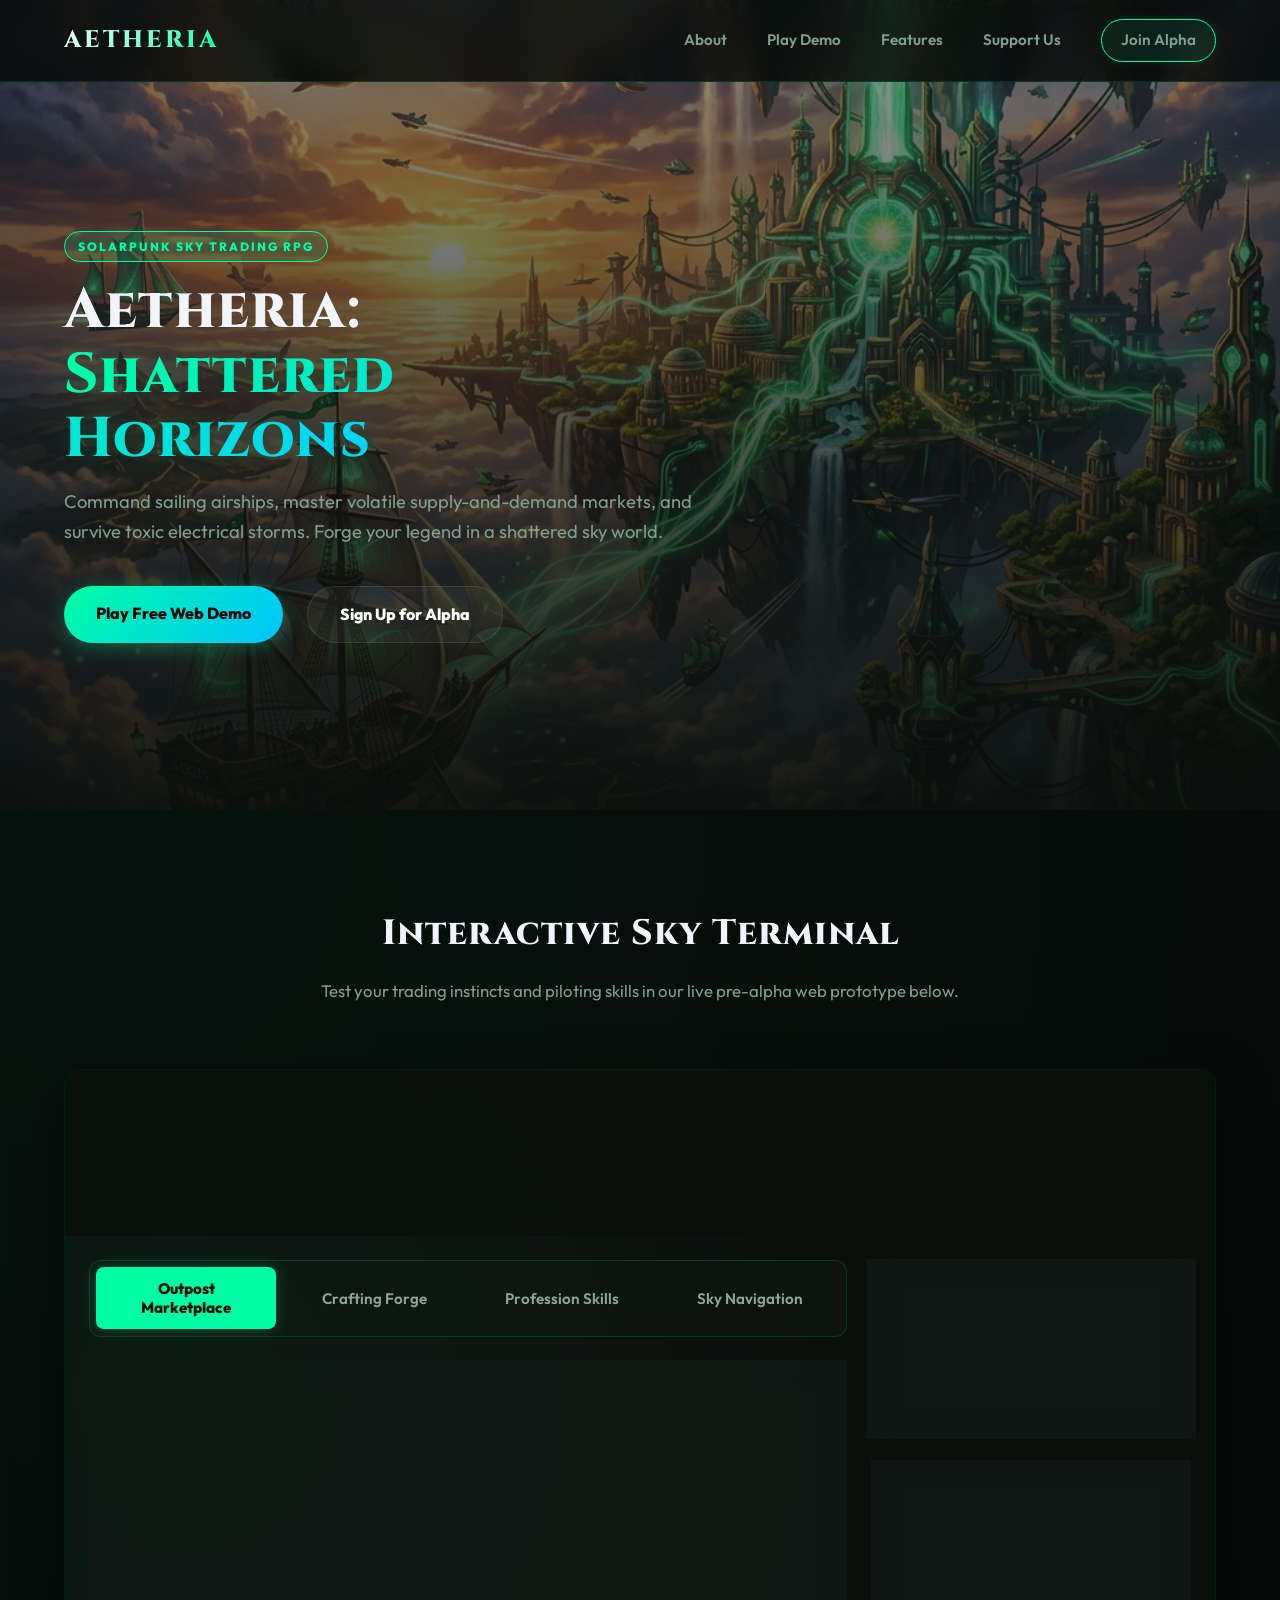
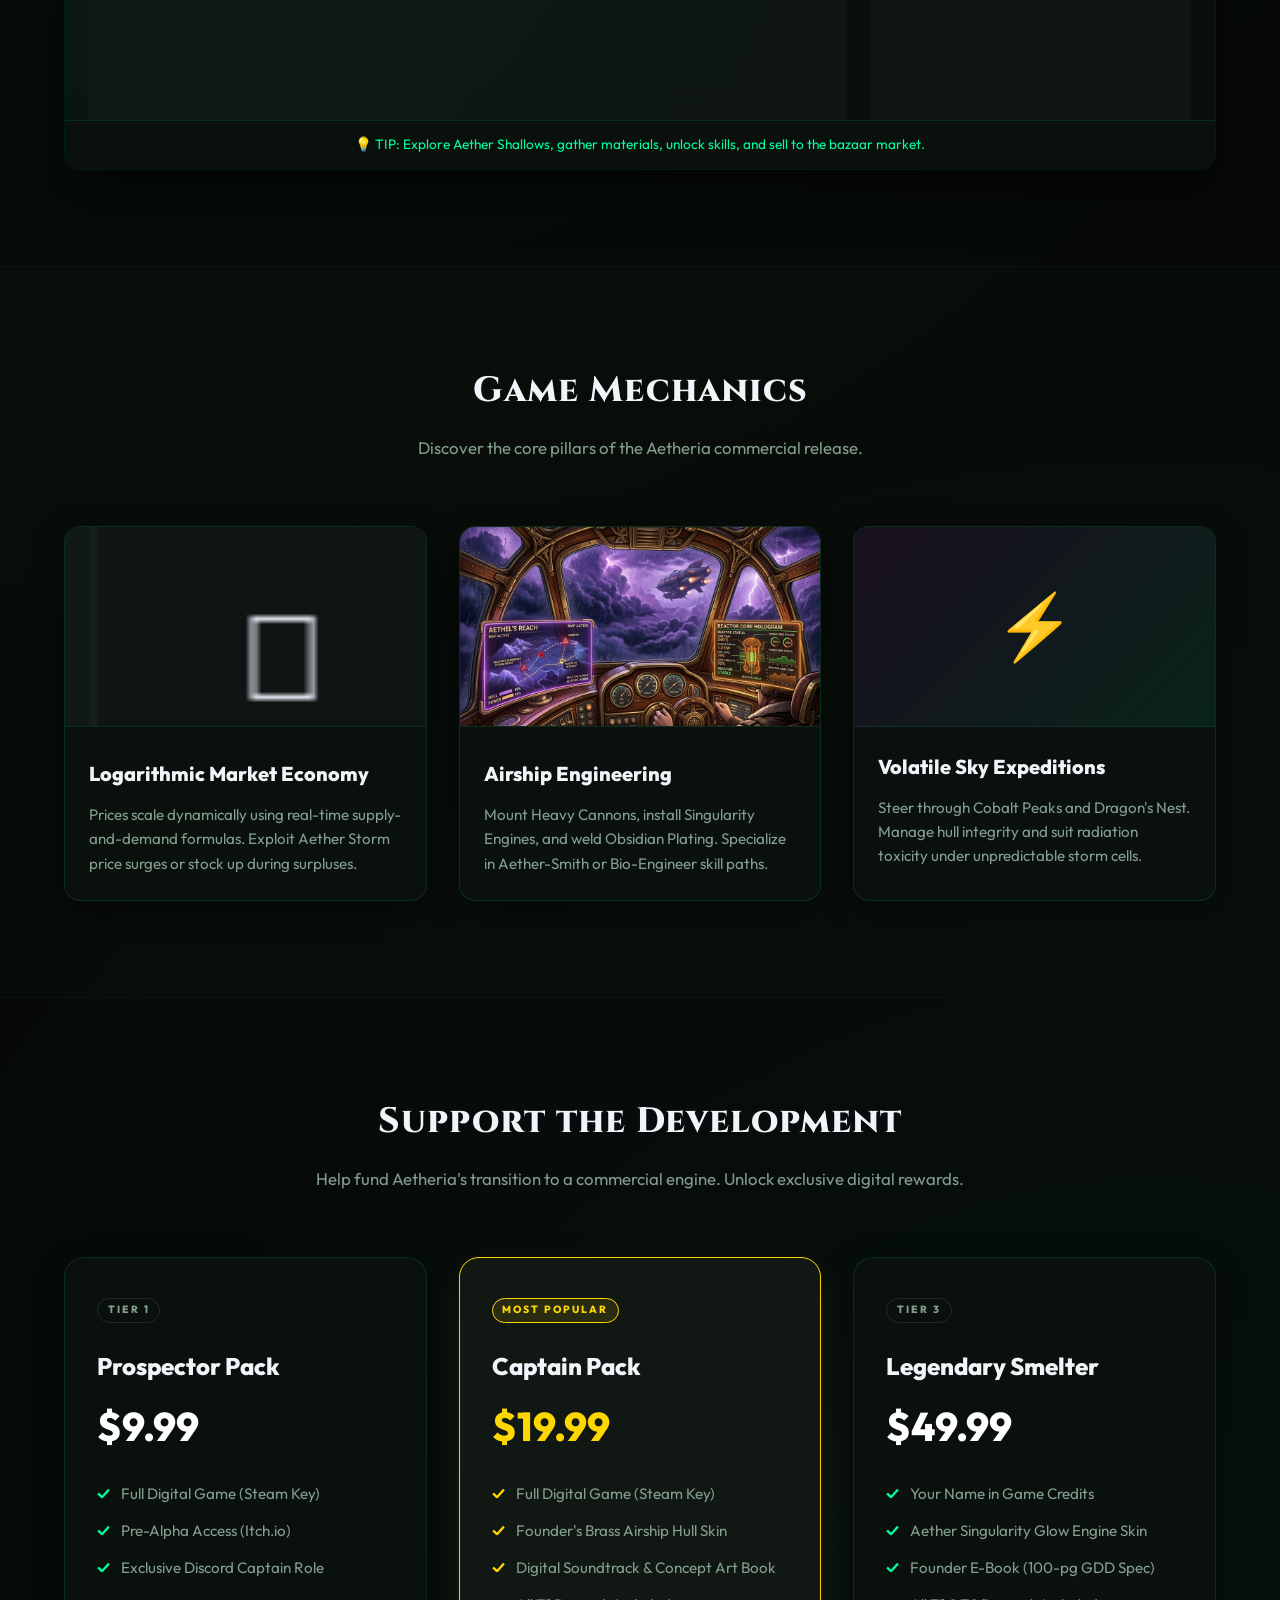
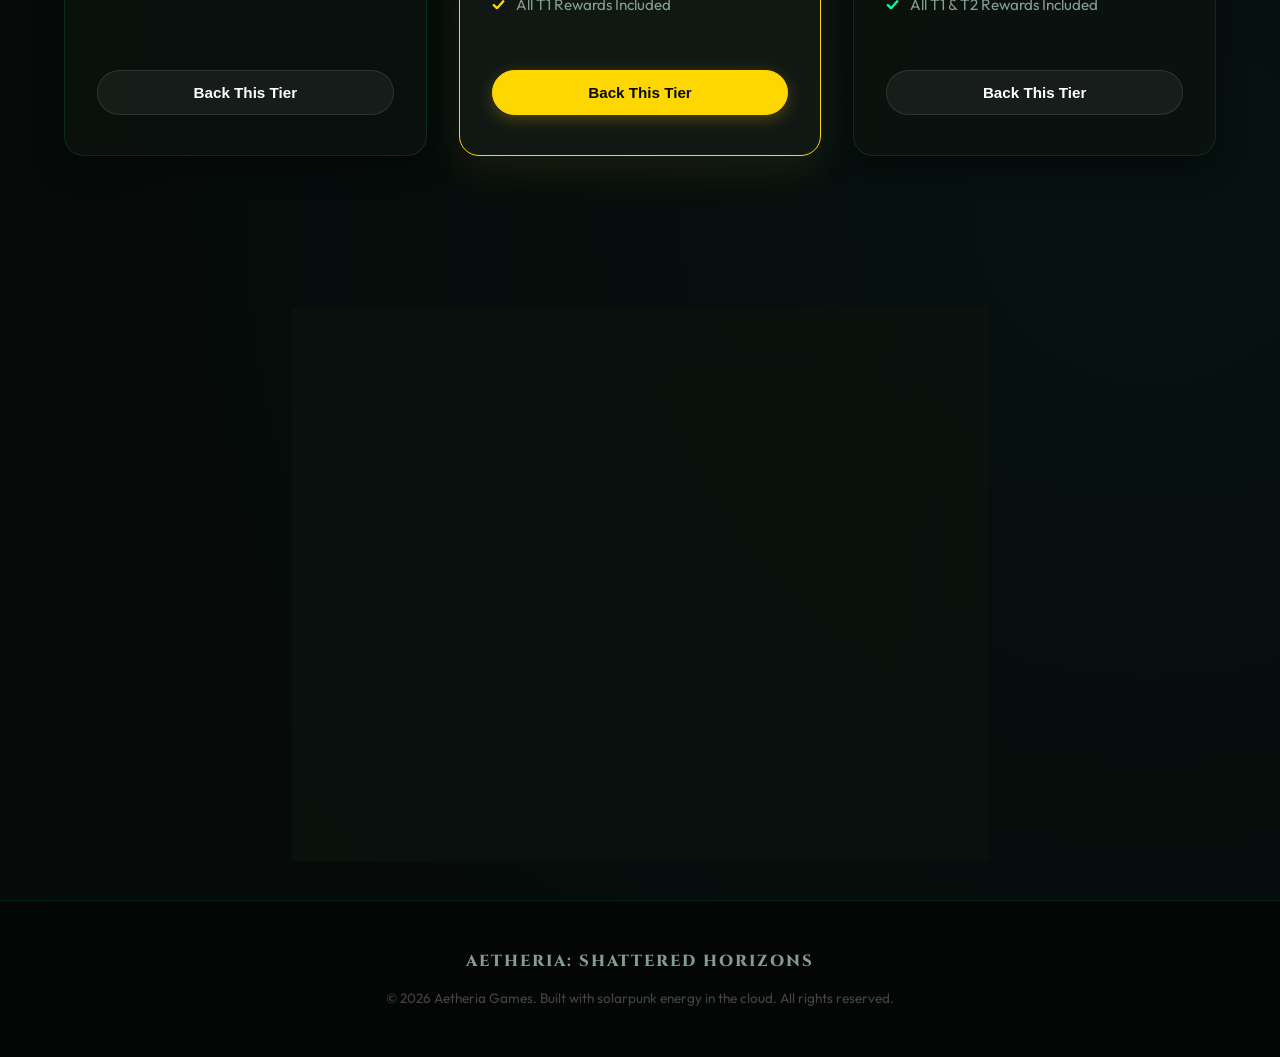
==== index.html @ 9e4eab95 "Primeiro commit do jogo" ====
<!DOCTYPE html>
<html lang="en">
<head>
  <meta charset="UTF-8">
  <meta name="viewport" content="width=device-width, initial-scale=1.0">
  <title>Aetheria: Shattered Horizons | Solarpunk Sky Trading RPG</title>
  <meta name="description" content="Embark on sailing airships, trade in supply-and-demand markets, survive storm tempests, and specialize your skills in Aetheria. Play the free web demo now.">
  <link rel="stylesheet" href="styles.css">
  <link rel="shortcut icon" href="images/concept_art.png" type="image/x-icon">
</head>
<body>

  <!-- Navigation Bar -->
  <nav class="navbar">
    <div class="nav-brand">AETHERIA</div>
    <div class="nav-links">
      <a href="#about">About</a>
      <a href="#demo">Play Demo</a>
      <a href="#features">Features</a>
      <a href="#preorder">Support Us</a>
      <a href="#signup" class="btn-nav">Join Alpha</a>
    </div>
  </nav>

  <!-- Hero Section -->
  <header class="hero-section" style="background-image: linear-gradient(180deg, rgba(11, 15, 12, 0.4) 0%, rgba(11, 15, 12, 0.95) 100%), url('images/key_art.png');">
    <div class="hero-content">
      <div class="badge">SOLARPUNK SKY TRADING RPG</div>
      <h1>Aetheria:<br><span class="highlight">Shattered Horizons</span></h1>
      <p class="hero-desc">
        Command sailing airships, master volatile supply-and-demand markets, and survive toxic electrical storms. Forge your legend in a shattered sky world.
      </p>
      <div class="hero-ctas">
        <a href="#demo" class="btn-primary">Play Free Web Demo</a>
        <a href="#signup" class="btn-secondary">Sign Up for Alpha</a>
      </div>
    </div>
  </header>

  <!-- Interactive Demo Embed Section -->
  <section id="demo" class="section-container">
    <div class="section-header">
      <h2>Interactive Sky Terminal</h2>
      <p>Test your trading instincts and piloting skills in our live pre-alpha web prototype below.</p>
    </div>
    
    <div class="demo-frame-container">
      <iframe src="../aetheria-prototype/index.html" class="demo-iframe" id="demo-frame" title="Aetheria Prototype Game Demo"></iframe>
      <div class="demo-overlay-tip">
        <span>💡 TIP: Explore Aether Shallows, gather materials, unlock skills, and sell to the bazaar market.</span>
      </div>
    </div>
  </section>

  <!-- Features Grid -->
  <section id="features" class="section-container alt-bg">
    <div class="section-header">
      <h2>Game Mechanics</h2>
      <p>Discover the core pillars of the Aetheria commercial release.</p>
    </div>

    <div class="features-grid">
      <div class="feature-card">
        <img src="images/concept_art.png" alt="Dynamic Trading Board" class="feature-img">
        <div class="feature-body">
          <h3>Logarithmic Market Economy</h3>
          <p>Prices scale dynamically using real-time supply-and-demand formulas. Exploit Aether Storm price surges or stock up during surpluses.</p>
        </div>
      </div>
      
      <div class="feature-card">
        <img src="images/airship_gameplay.png" alt="Airship Module Upgrades" class="feature-img">
        <div class="feature-body">
          <h3>Airship Engineering</h3>
          <p>Mount Heavy Cannons, install Singularity Engines, and weld Obsidian Plating. Specialize in Aether-Smith or Bio-Engineer skill paths.</p>
        </div>
      </div>

      <div class="feature-card">
        <div class="feature-mockup-visual">
          <span style="font-size: 4rem;">⚡</span>
        </div>
        <div class="feature-body">
          <h3>Volatile Sky Expeditions</h3>
          <p>Steer through Cobalt Peaks and Dragon's Nest. Manage hull integrity and suit radiation toxicity under unpredictable storm cells.</p>
        </div>
      </div>
    </div>
  </section>

  <!-- Pre-Order & Support Tiers -->
  <section id="preorder" class="section-container">
    <div class="section-header">
      <h2>Support the Development</h2>
      <p>Help fund Aetheria's transition to a commercial engine. Unlock exclusive digital rewards.</p>
    </div>

    <div class="tiers-container">
      <div class="tier-card">
        <div class="tier-badge">TIER 1</div>
        <h3>Prospector Pack</h3>
        <div class="tier-price">$9.99</div>
        <ul class="tier-features">
          <li>Full Digital Game (Steam Key)</li>
          <li>Pre-Alpha Access (Itch.io)</li>
          <li>Exclusive Discord Captain Role</li>
        </ul>
        <button class="btn-tier" onclick="playClickSound()">Back This Tier</button>
      </div>

      <div class="tier-card featured">
        <div class="tier-badge featured">MOST POPULAR</div>
        <h3>Captain Pack</h3>
        <div class="tier-price">$19.99</div>
        <ul class="tier-features font-bold">
          <li>Full Digital Game (Steam Key)</li>
          <li>Founder's Brass Airship Hull Skin</li>
          <li>Digital Soundtrack & Concept Art Book</li>
          <li>All T1 Rewards Included</li>
        </ul>
        <button class="btn-tier featured" onclick="playClickSound()">Back This Tier</button>
      </div>

      <div class="tier-card">
        <div class="tier-badge">TIER 3</div>
        <h3>Legendary Smelter</h3>
        <div class="tier-price">$49.99</div>
        <ul class="tier-features">
          <li>Your Name in Game Credits</li>
          <li>Aether Singularity Glow Engine Skin</li>
          <li>Founder E-Book (100-pg GDD Spec)</li>
          <li>All T1 & T2 Rewards Included</li>
        </ul>
        <button class="btn-tier" onclick="playClickSound()">Back This Tier</button>
      </div>
    </div>
  </section>

  <!-- Alpha Registration Section -->
  <section id="signup" class="section-container signup-section">
    <div class="signup-panel glass-panel">
      <h2>Register for the Closed Alpha</h2>
      <p>Be the first to explore the Shattered Horizons. Spots are limited!</p>
      
      <form id="alpha-form" class="signup-form">
        <div class="form-group">
          <input type="text" id="username" placeholder="Your Name" required class="form-input">
        </div>
        <div class="form-group">
          <input type="email" id="email" placeholder="Email Address" required class="form-input">
        </div>
        <button type="submit" class="btn-submit">
          <span>🚀</span> Request Alpha Access
        </button>
      </form>
      
      <div id="signup-success" class="signup-success-message">
        <h3>🎉 Registration Successful!</h3>
        <p>Welcome aboard, Captain. We will email your steam code once the server keys are compiled.</p>
      </div>
    </div>
  </section>

  <!-- Footer -->
  <footer>
    <div class="footer-content">
      <div class="footer-brand">AETHERIA: SHATTERED HORIZONS</div>
      <p>© 2026 Aetheria Games. Built with solarpunk energy in the cloud. All rights reserved.</p>
    </div>
  </footer>

  <script src="app.js"></script>
</body>
</html>
---- styles.css ----
@import url('https://fonts.googleapis.com/css2?family=Outfit:wght@300;400;600;800&family=Cinzel:wght@600;800&display=swap');

:root {
  --bg-color: #060907;
  --surface-color: rgba(12, 18, 14, 0.8);
  --border-color: rgba(0, 255, 163, 0.12);
  --border-hover: rgba(0, 255, 163, 0.35);
  
  --color-aether: #00ffa3;
  --color-aether-glow: rgba(0, 255, 163, 0.4);
  --color-gold: #ffd700;
  --color-gold-glow: rgba(255, 215, 0, 0.3);
  --color-danger: #ff4757;
  --color-text-main: #f1f5f9;
  --color-text-muted: #839d8f;
  
  --font-display: 'Cinzel', serif;
  --font-sans: 'Outfit', sans-serif;
  --transition-smooth: all 0.35s cubic-bezier(0.25, 0.8, 0.25, 1);
}

* {
  box-sizing: border-box;
  margin: 0;
  padding: 0;
  scroll-behavior: smooth;
}

body {
  font-family: var(--font-sans);
  background-color: var(--bg-color);
  background-image: 
    radial-gradient(circle at 10% 20%, rgba(0, 255, 163, 0.04) 0%, transparent 40%),
    radial-gradient(circle at 90% 80%, rgba(0, 229, 255, 0.04) 0%, transparent 40%);
  color: var(--color-text-main);
  overflow-x: hidden;
  line-height: 1.6;
}

/* Glassmorphism Panel helper */
.glass-panel {
  background: var(--surface-color);
  backdrop-filter: blur(12px);
  -webkit-backdrop-filter: blur(12px);
  border: 1px solid var(--border-color);
  border-radius: 16px;
  box-shadow: 0 8px 32px rgba(0, 0, 0, 0.5);
}

/* Navbar */
.navbar {
  display: flex;
  justify-content: space-between;
  align-items: center;
  padding: 1.2rem 4rem;
  background: rgba(6, 9, 7, 0.8);
  backdrop-filter: blur(12px);
  border-bottom: 1px solid var(--border-color);
  position: fixed;
  top: 0; width: 100%;
  z-index: 1000;
}

.nav-brand {
  font-family: var(--font-display);
  font-size: 1.5rem;
  font-weight: 800;
  letter-spacing: 3px;
  background: linear-gradient(135deg, #fff 0%, var(--color-aether) 100%);
  -webkit-background-clip: text;
  -webkit-text-fill-color: transparent;
}

.nav-links {
  display: flex;
  align-items: center;
  gap: 2.5rem;
}

.nav-links a {
  color: var(--color-text-muted);
  text-decoration: none;
  font-weight: 600;
  font-size: 0.95rem;
  transition: var(--transition-smooth);
}

.nav-links a:hover {
  color: var(--color-aether);
}

.btn-nav {
  background: rgba(0, 255, 163, 0.08);
  border: 1px solid var(--color-aether);
  padding: 0.5rem 1.2rem;
  border-radius: 30px;
  box-shadow: 0 0 10px rgba(0, 255, 163, 0.1);
}

.btn-nav:hover {
  background: var(--color-aether) !important;
  color: #060907 !important;
  box-shadow: 0 0 15px var(--color-aether-glow);
}

/* Hero Section */
.hero-section {
  padding: 10rem 4rem 6rem 4rem;
  min-height: 90vh;
  display: flex;
  align-items: center;
  background-size: cover;
  background-position: center;
  position: relative;
}

.hero-content {
  max-width: 650px;
  z-index: 10;
}

.hero-content h1 {
  font-family: var(--font-display);
  font-size: 3.5rem;
  line-height: 1.15;
  font-weight: 800;
  margin: 1rem 0;
  letter-spacing: 1px;
}

.hero-content .highlight {
  background: linear-gradient(135deg, var(--color-aether) 0%, #00d2ff 100%);
  -webkit-background-clip: text;
  -webkit-text-fill-color: transparent;
  text-shadow: 0 0 30px rgba(0, 255, 163, 0.2);
}

.badge {
  display: inline-block;
  background: rgba(0, 255, 163, 0.12);
  border: 1px solid var(--color-aether);
  color: var(--color-aether);
  padding: 0.3rem 0.8rem;
  font-size: 0.75rem;
  font-weight: 800;
  border-radius: 30px;
  letter-spacing: 2px;
}

.hero-desc {
  color: var(--color-text-muted);
  font-size: 1.15rem;
  margin-bottom: 2.5rem;
}

.hero-ctas {
  display: flex;
  gap: 1.5rem;
}

.btn-primary, .btn-secondary {
  display: inline-block;
  text-decoration: none;
  font-weight: 800;
  font-size: 1rem;
  padding: 0.9rem 2rem;
  border-radius: 30px;
  transition: var(--transition-smooth);
  cursor: pointer;
}

.btn-primary {
  background: linear-gradient(135deg, var(--color-aether) 0%, #00c3ff 100%);
  color: #060907;
  border: none;
  box-shadow: 0 4px 20px rgba(0, 255, 163, 0.3);
}

.btn-primary:hover {
  transform: translateY(-2px);
  box-shadow: 0 6px 25px rgba(0, 255, 163, 0.5);
}

.btn-secondary {
  background: rgba(255, 255, 255, 0.05);
  border: 1px solid rgba(255, 255, 255, 0.1);
  color: #fff;
}

.btn-secondary:hover {
  background: rgba(255, 255, 255, 0.1);
  transform: translateY(-2px);
}

/* Section Common styling */
.section-container {
  padding: 6rem 4rem;
  max-width: 1400px;
  margin: 0 auto;
  width: 100%;
}

.alt-bg {
  background: rgba(12, 18, 14, 0.4);
  border-top: 1px solid rgba(255, 255, 255, 0.02);
  border-bottom: 1px solid rgba(255, 255, 255, 0.02);
}

.section-header {
  text-align: center;
  max-width: 700px;
  margin: 0 auto 4rem auto;
}

.section-header h2 {
  font-family: var(--font-display);
  font-size: 2.2rem;
  font-weight: 800;
  margin-bottom: 1rem;
  letter-spacing: 1px;
}

.section-header p {
  color: var(--color-text-muted);
  font-size: 1.05rem;
}

/* Demo Iframe Section */
.demo-frame-container {
  border: 1px solid var(--border-color);
  border-radius: 16px;
  overflow: hidden;
  box-shadow: 0 20px 50px rgba(0, 0, 0, 0.6);
  background: #000;
  position: relative;
}

.demo-iframe {
  width: 100%;
  height: 650px;
  border: none;
  display: block;
}

.demo-overlay-tip {
  background: rgba(12, 18, 14, 0.9);
  padding: 0.8rem 1.5rem;
  text-align: center;
  font-size: 0.85rem;
  border-top: 1px solid var(--border-color);
  color: var(--color-aether);
}

/* Features Grid */
.features-grid {
  display: grid;
  grid-template-columns: repeat(3, 1fr);
  gap: 2rem;
}

.feature-card {
  background: var(--surface-color);
  border: 1px solid var(--border-color);
  border-radius: 16px;
  overflow: hidden;
  box-shadow: 0 10px 30px rgba(0, 0, 0, 0.4);
  transition: var(--transition-smooth);
}

.feature-card:hover {
  transform: translateY(-5px);
  border-color: var(--border-hover);
  box-shadow: 0 15px 40px rgba(0, 255, 163, 0.1);
}

.feature-img {
  width: 100%;
  height: 200px;
  object-fit: cover;
  border-bottom: 1px solid var(--border-color);
}

.feature-mockup-visual {
  width: 100%;
  height: 200px;
  background: linear-gradient(135deg, rgba(208, 0, 255, 0.08) 0%, rgba(0, 255, 163, 0.08) 100%);
  display: flex;
  justify-content: center;
  align-items: center;
  border-bottom: 1px solid var(--border-color);
}

.feature-body {
  padding: 1.5rem;
}

.feature-body h3 {
  font-size: 1.25rem;
  font-weight: 800;
  margin-bottom: 0.8rem;
}

.feature-body p {
  color: var(--color-text-muted);
  font-size: 0.95rem;
}

/* Tiers Section */
.tiers-container {
  display: grid;
  grid-template-columns: repeat(3, 1fr);
  gap: 2rem;
  align-items: stretch;
}

.tier-card {
  background: var(--surface-color);
  border: 1px solid var(--border-color);
  border-radius: 20px;
  padding: 2.5rem 2rem;
  display: flex;
  flex-direction: column;
  box-shadow: 0 10px 30px rgba(0, 0, 0, 0.4);
  position: relative;
  transition: var(--transition-smooth);
}

.tier-card:hover {
  transform: translateY(-4px);
}

.tier-card.featured {
  border-color: var(--color-gold);
  background: rgba(18, 26, 22, 0.9);
  box-shadow: 0 15px 40px rgba(255, 215, 0, 0.08);
}

.tier-badge {
  display: inline-block;
  align-self: flex-start;
  font-size: 0.65rem;
  font-weight: 800;
  letter-spacing: 2px;
  color: var(--color-text-muted);
  border: 1px solid rgba(255,255,255,0.1);
  padding: 0.2rem 0.6rem;
  border-radius: 30px;
  margin-bottom: 1.5rem;
}

.tier-badge.featured {
  color: var(--color-gold);
  border-color: var(--color-gold);
  background: rgba(255, 215, 0, 0.1);
}

.tier-card h3 {
  font-size: 1.5rem;
  font-weight: 800;
  margin-bottom: 0.5rem;
}

.tier-price {
  font-size: 2.5rem;
  font-weight: 800;
  color: #fff;
  margin-bottom: 1.5rem;
}

.tier-card.featured .tier-price {
  color: var(--color-gold);
}

.tier-features {
  list-style: none;
  margin-bottom: 2.5rem;
  flex-grow: 1;
}

.tier-features li {
  font-size: 0.95rem;
  color: var(--color-text-muted);
  margin-bottom: 0.8rem;
  position: relative;
  padding-left: 1.5rem;
}

.tier-features li::before {
  content: "✓";
  position: absolute;
  left: 0;
  color: var(--color-aether);
  font-weight: 800;
}

.tier-card.featured .tier-features li::before {
  color: var(--color-gold);
}

.btn-tier {
  background: rgba(255,255,255,0.05);
  border: 1px solid rgba(255,255,255,0.1);
  color: #fff;
  font-weight: 800;
  font-size: 0.95rem;
  padding: 0.8rem;
  border-radius: 30px;
  cursor: pointer;
  width: 100%;
  transition: var(--transition-smooth);
}

.btn-tier:hover {
  background: var(--color-aether);
  color: #060907;
  border-color: var(--color-aether);
  box-shadow: 0 0 15px var(--color-aether-glow);
}

.btn-tier.featured {
  background: var(--color-gold);
  color: #060907;
  border-color: var(--color-gold);
  box-shadow: 0 4px 15px rgba(255, 215, 0, 0.25);
}

.btn-tier.featured:hover {
  box-shadow: 0 6px 22px rgba(255, 215, 0, 0.45);
  transform: translateY(-1px);
}

/* Signup Section */
.signup-section {
  display: flex;
  justify-content: center;
  align-items: center;
}

.signup-panel {
  max-width: 600px;
  width: 100%;
  padding: 3rem;
  text-align: center;
}

.signup-panel h2 {
  font-family: var(--font-display);
  font-size: 2rem;
  margin-bottom: 0.8rem;
}

.signup-panel p {
  color: var(--color-text-muted);
  margin-bottom: 2rem;
}

.signup-form {
  display: flex;
  flex-direction: column;
  gap: 1.2rem;
}

.form-input {
  width: 100%;
  background: rgba(0, 0, 0, 0.4);
  border: 1px solid var(--border-color);
  color: #fff;
  padding: 0.9rem 1.5rem;
  border-radius: 30px;
  font-family: var(--font-sans);
  font-size: 0.95rem;
  outline: none;
  transition: var(--transition-smooth);
}

.form-input:focus {
  border-color: var(--color-aether);
  box-shadow: 0 0 12px var(--color-aether-glow);
}

.btn-submit {
  background: linear-gradient(135deg, var(--color-aether) 0%, #00e5ff 100%);
  color: #060907;
  border: none;
  font-weight: 800;
  font-size: 1rem;
  padding: 0.9rem;
  border-radius: 30px;
  cursor: pointer;
  transition: var(--transition-smooth);
  box-shadow: 0 4px 15px rgba(0, 255, 163, 0.2);
}

.btn-submit:hover {
  transform: translateY(-2px);
  box-shadow: 0 6px 20px rgba(0, 255, 163, 0.45);
}

.signup-success-message {
  display: none;
  margin-top: 1.5rem;
  padding: 1.5rem;
  border: 1px solid var(--color-aether);
  background: rgba(0, 255, 163, 0.05);
  border-radius: 12px;
  animation: scaleIn 0.3s ease-out forwards;
}

@keyframes scaleIn {
  from { transform: scale(0.95); opacity: 0; }
  to { transform: scale(1); opacity: 1; }
}

/* Footer */
footer {
  padding: 3rem 4rem;
  border-top: 1px solid var(--border-color);
  background: #040605;
  text-align: center;
}

.footer-brand {
  font-family: var(--font-display);
  letter-spacing: 2px;
  font-weight: 800;
  font-size: 1rem;
  color: var(--color-text-muted);
  margin-bottom: 0.8rem;
}

footer p {
  font-size: 0.85rem;
  color: rgba(255, 255, 255, 0.25);
}

/* Responsive adjustments */
@media (max-width: 992px) {
  .features-grid, .tiers-container {
    grid-template-columns: 1fr;
    gap: 2rem;
  }
  .navbar {
    padding: 1rem 2rem;
  }
  .hero-section {
    padding: 8rem 2rem 4rem 2rem;
  }
  .hero-content h1 {
    font-size: 2.5rem;
  }
  .section-container {
    padding: 4rem 2rem;
  }
}
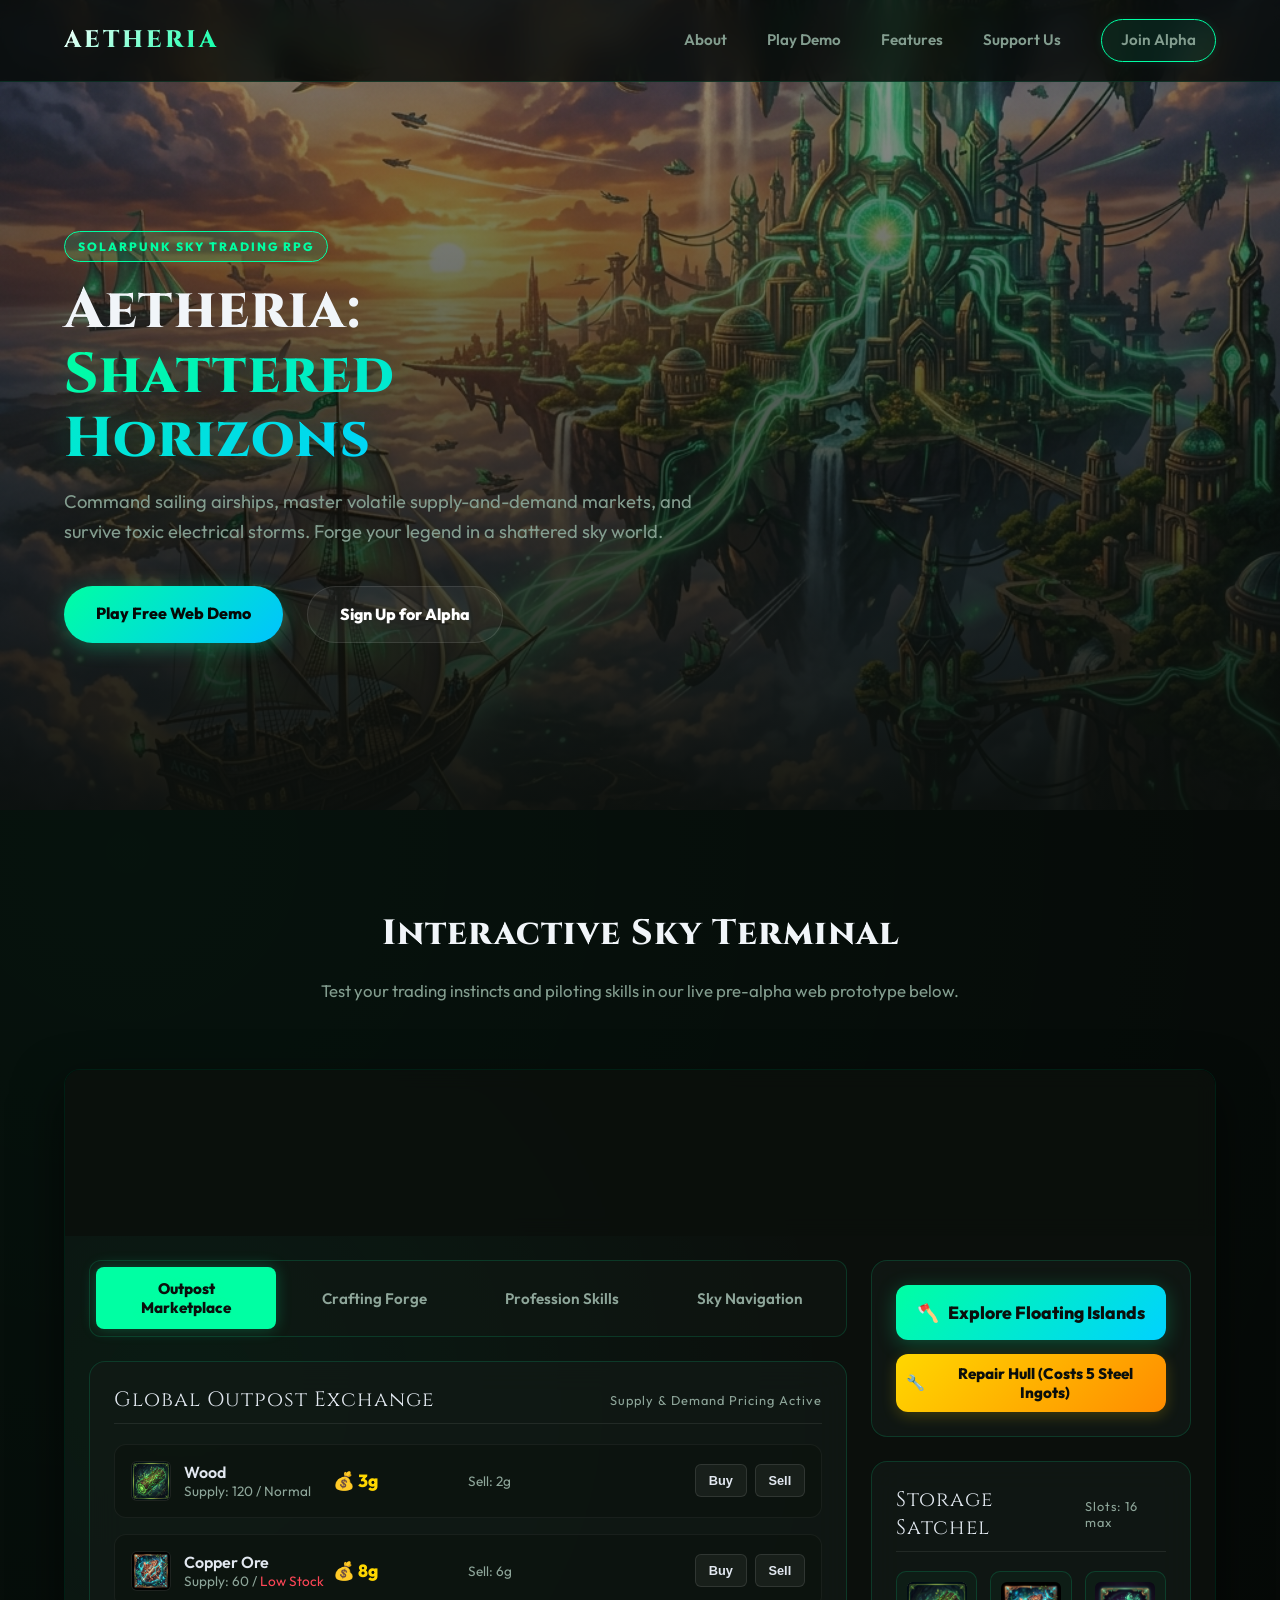
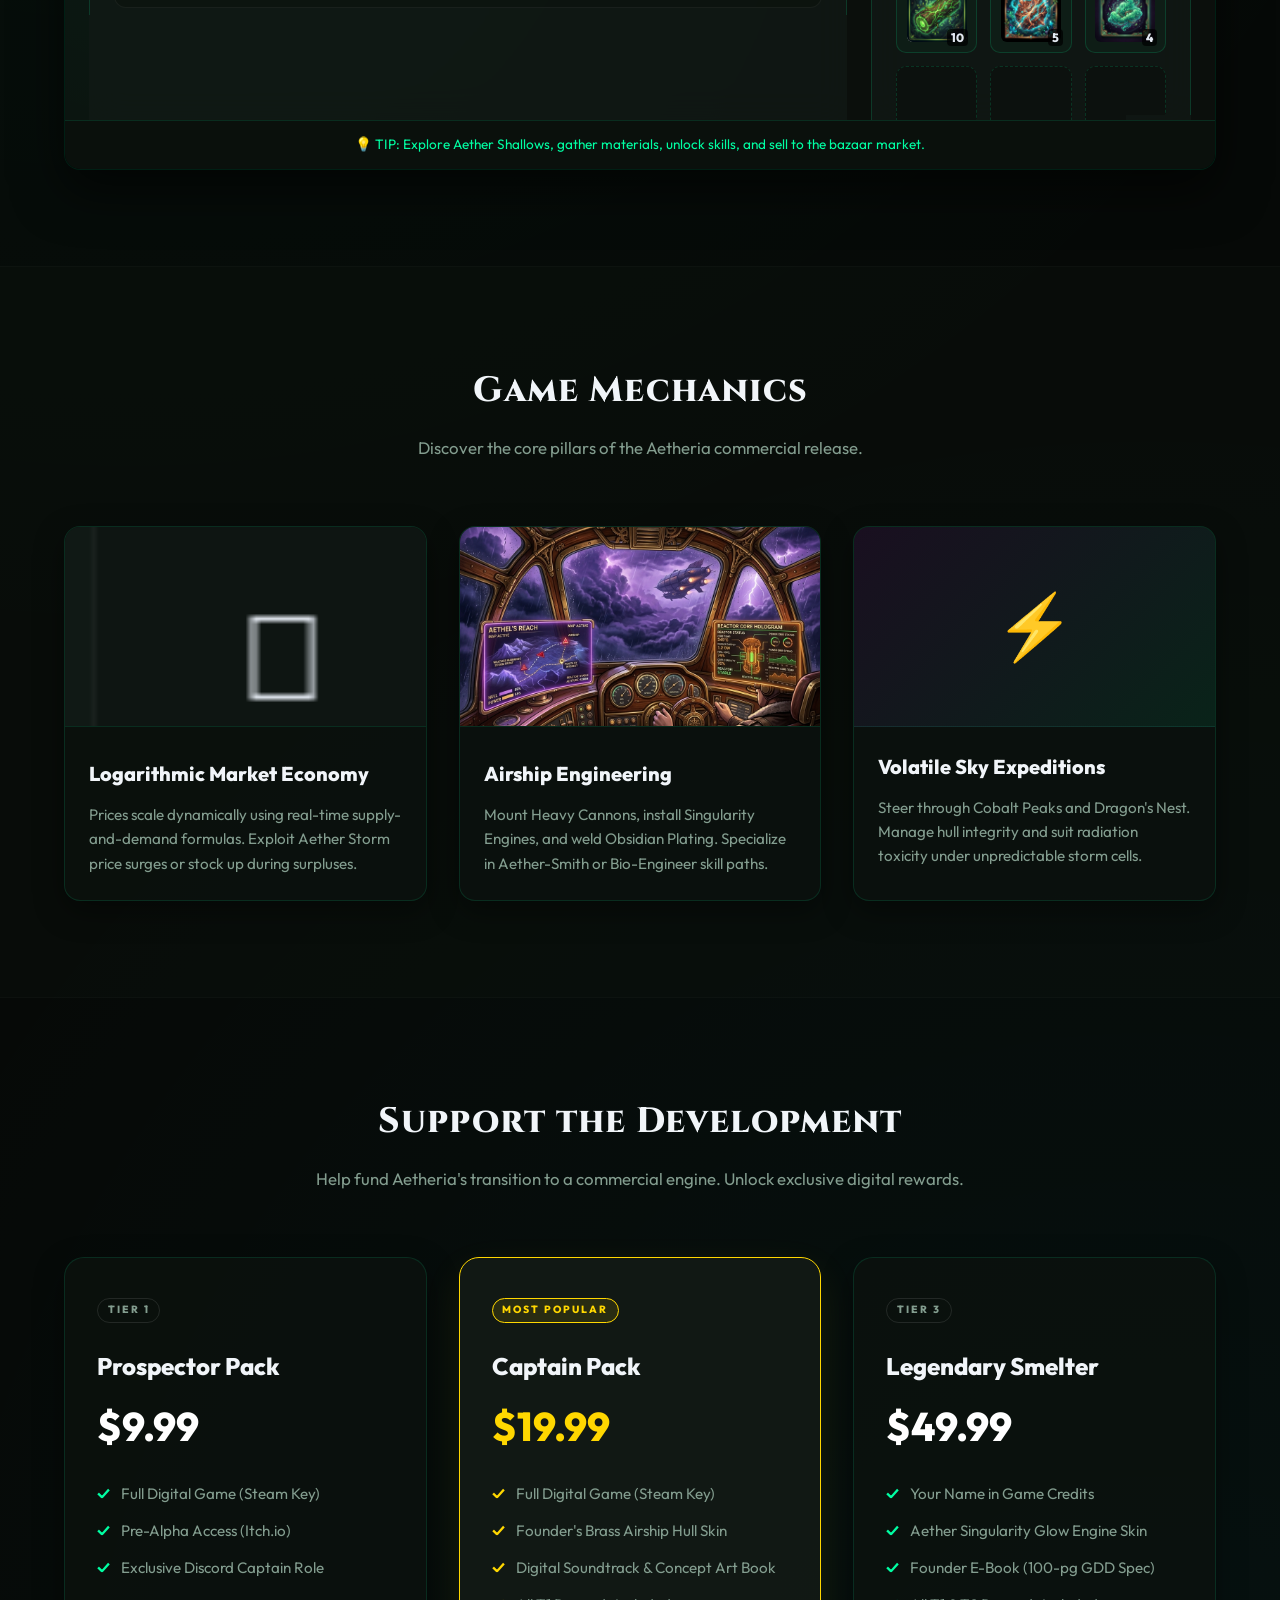
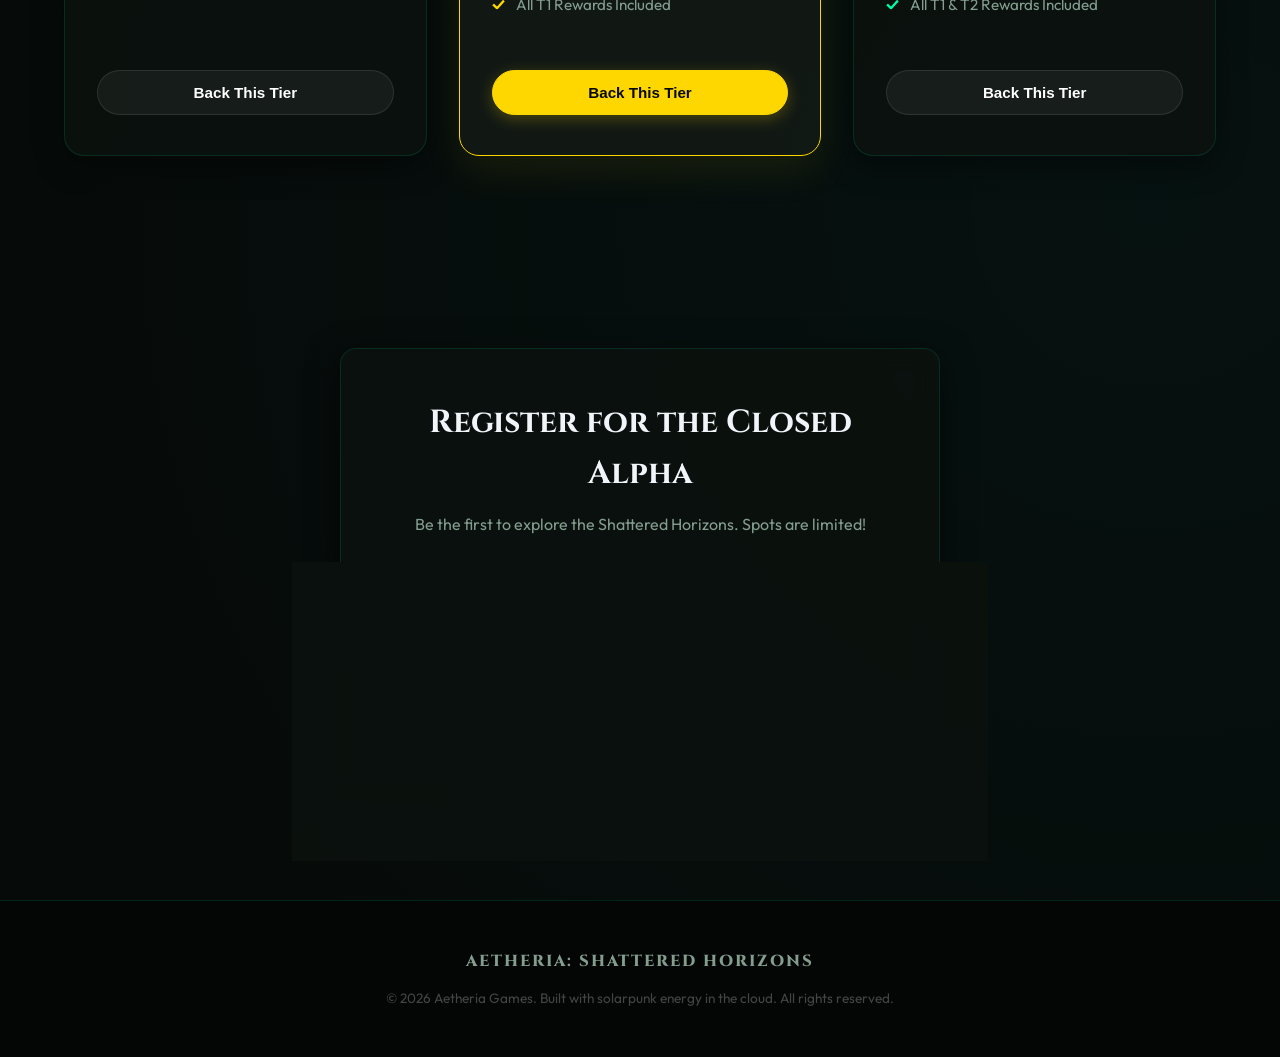
==== commit 22178331: "Fix iframe path for GitHub Pages deployment" ====
--- a/index.html
+++ b/index.html
@@ -45,7 +45,7 @@
     </div>
     
     <div class="demo-frame-container">
-      <iframe src="../aetheria-prototype/index.html" class="demo-iframe" id="demo-frame" title="Aetheria Prototype Game Demo"></iframe>
+      <iframe src="aetheria-prototype/index.html" class="demo-iframe" id="demo-frame" title="Aetheria Prototype Game Demo"></iframe>
       <div class="demo-overlay-tip">
         <span>💡 TIP: Explore Aether Shallows, gather materials, unlock skills, and sell to the bazaar market.</span>
       </div>
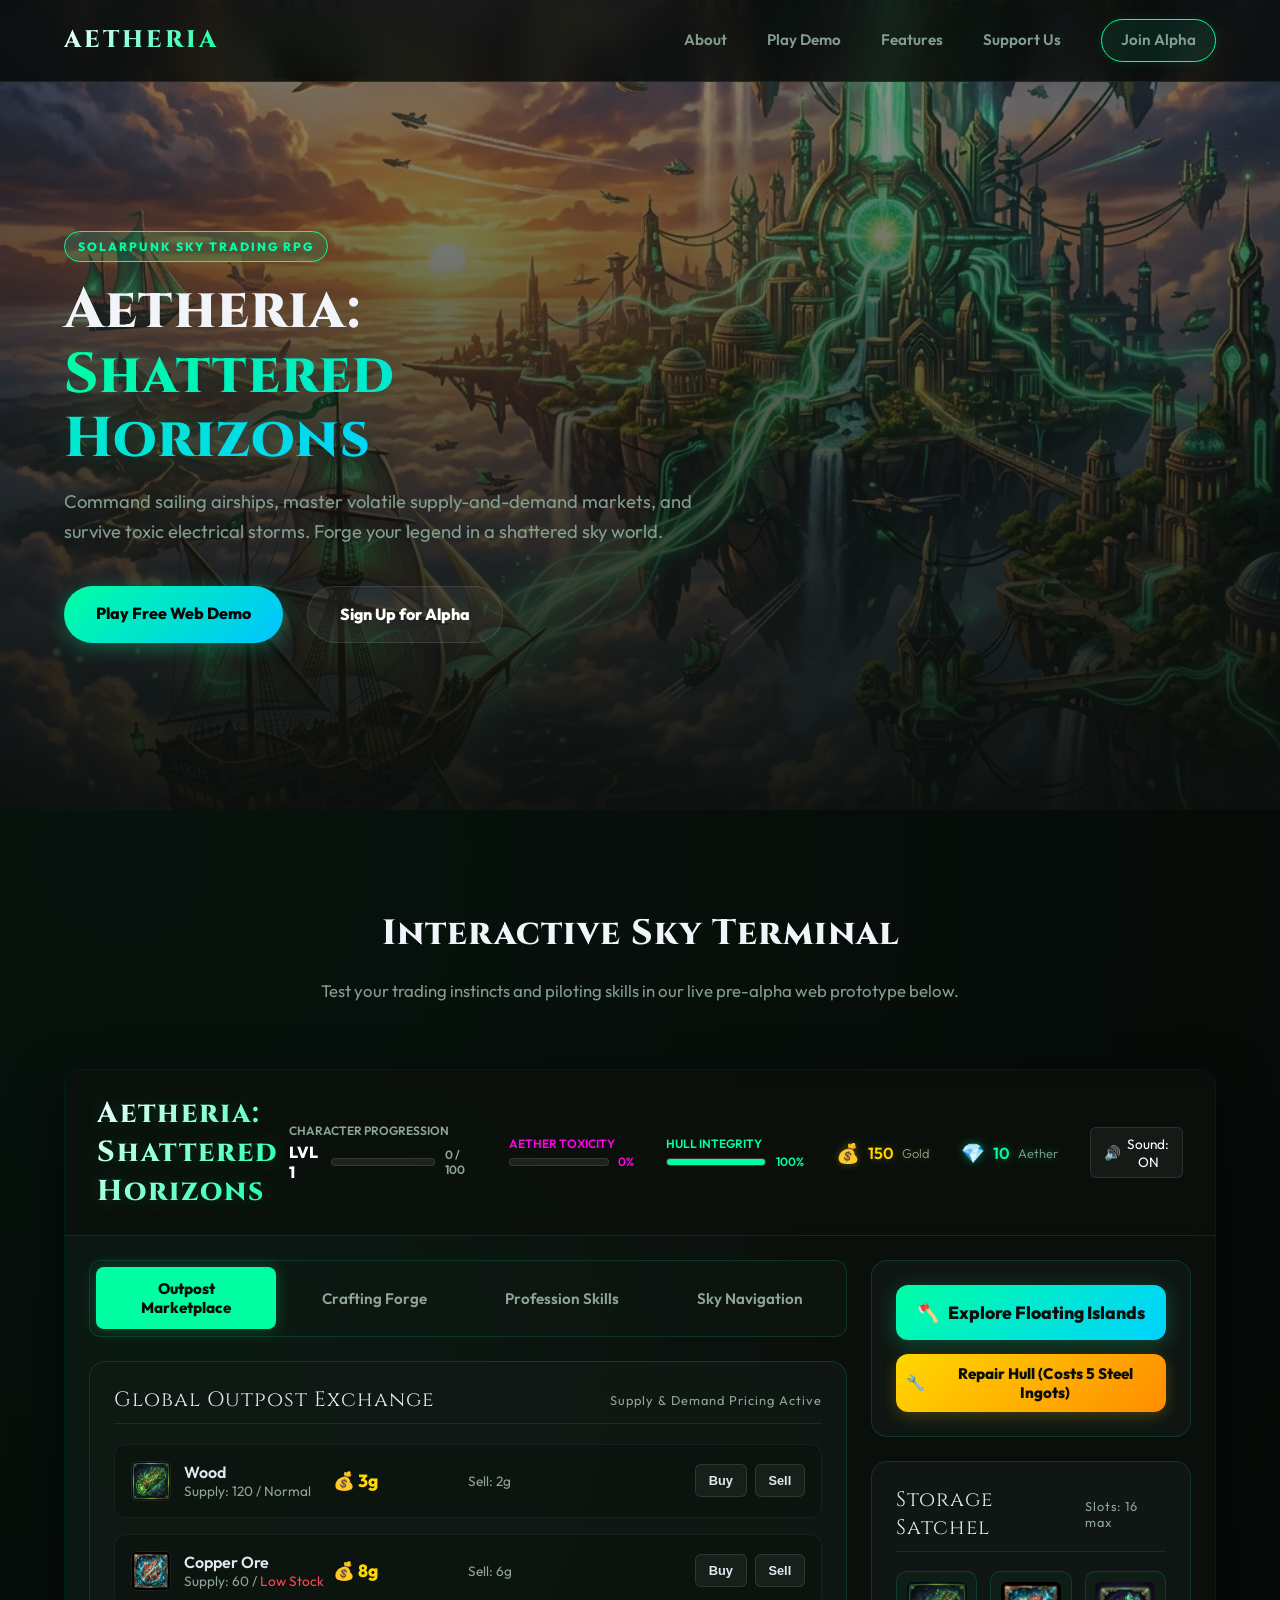
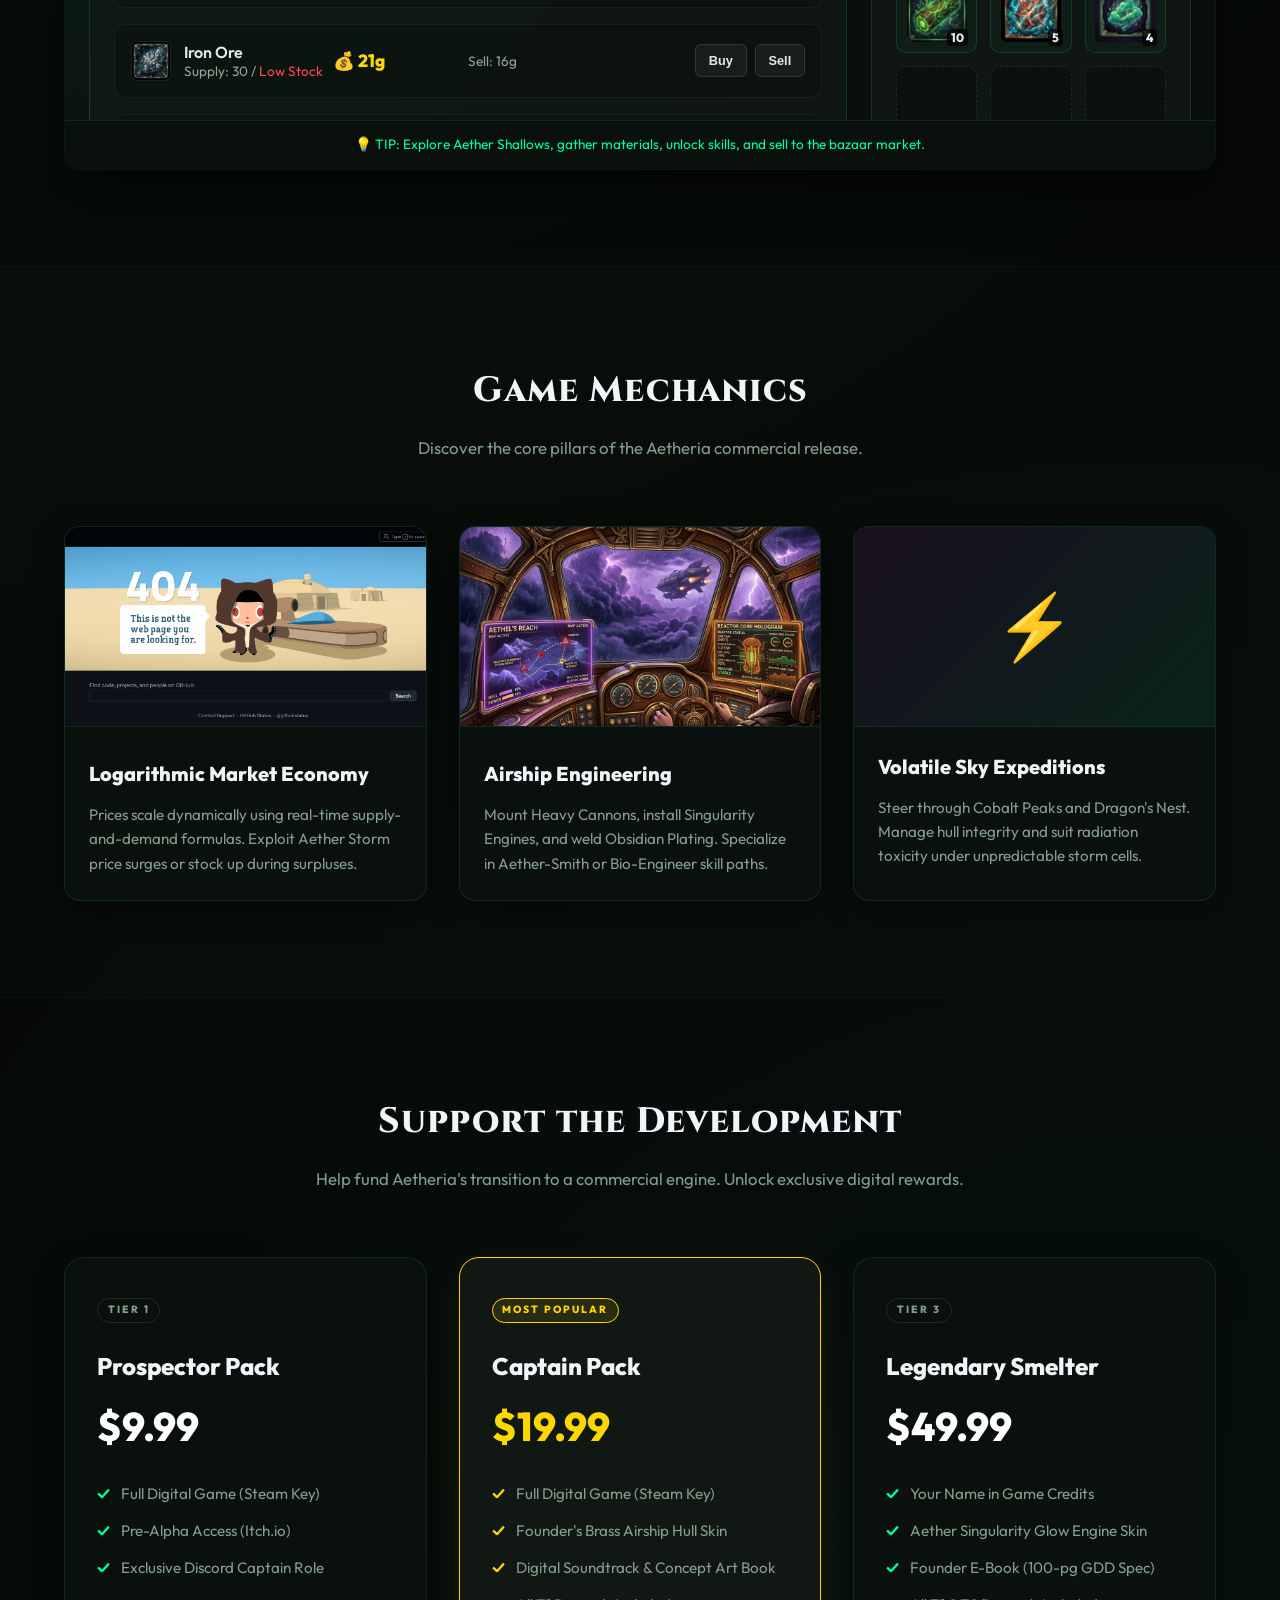
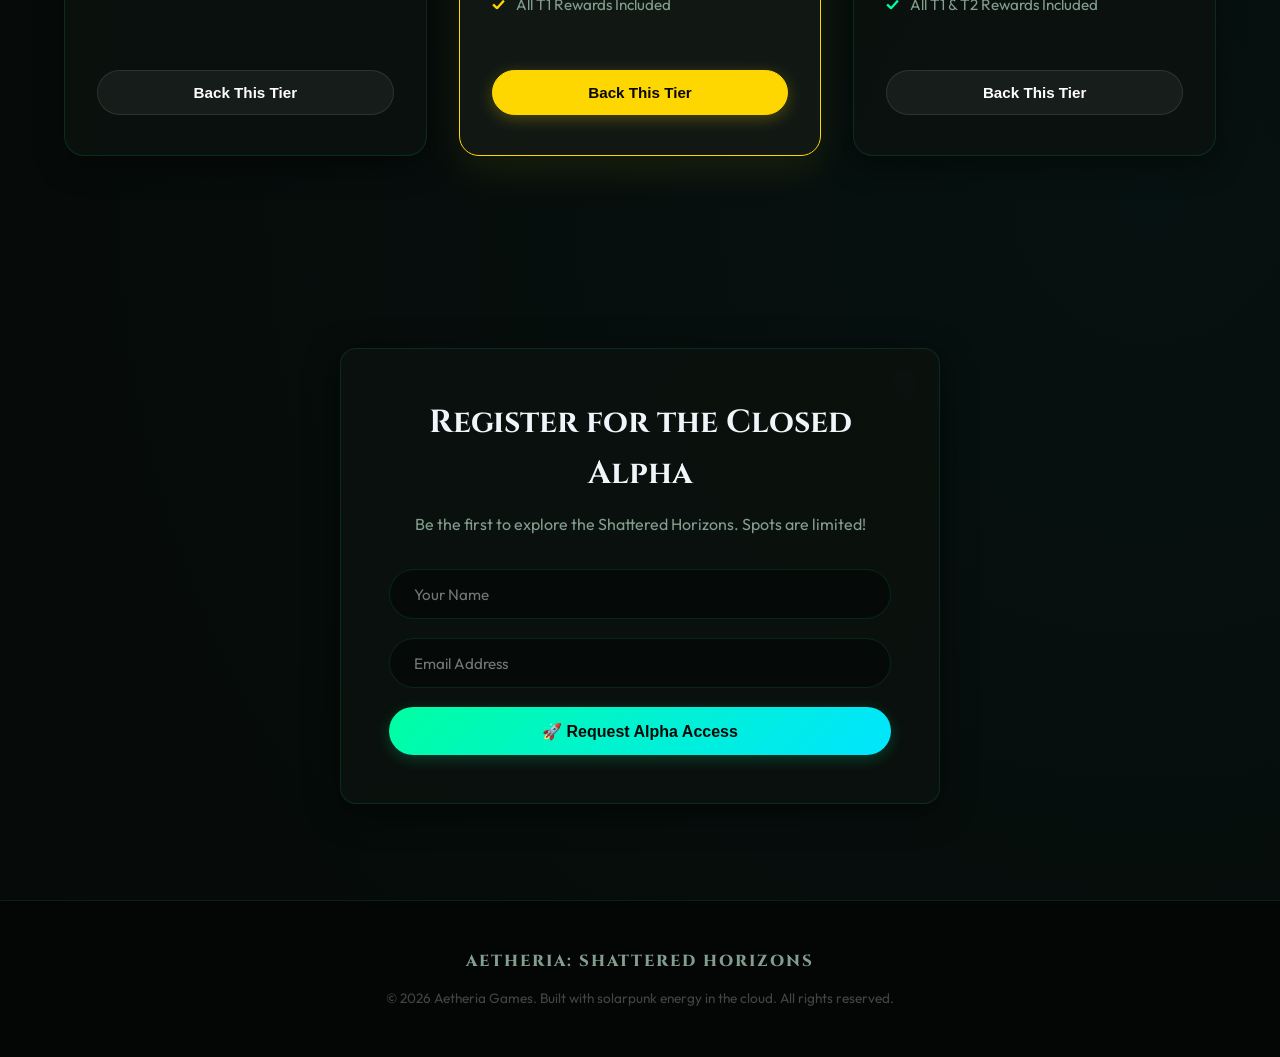
==== commit ea5c3b2d: "Rename concept_art to concept_art_v2 for cache busting" ====
--- a/index.html
+++ b/index.html
@@ -61,7 +61,7 @@
 
     <div class="features-grid">
       <div class="feature-card">
-        <img src="images/concept_art.png" alt="Dynamic Trading Board" class="feature-img">
+        <img src="images/concept_art_v2.png" alt="Dynamic Trading Board" class="feature-img">
         <div class="feature-body">
           <h3>Logarithmic Market Economy</h3>
           <p>Prices scale dynamically using real-time supply-and-demand formulas. Exploit Aether Storm price surges or stock up during surpluses.</p>
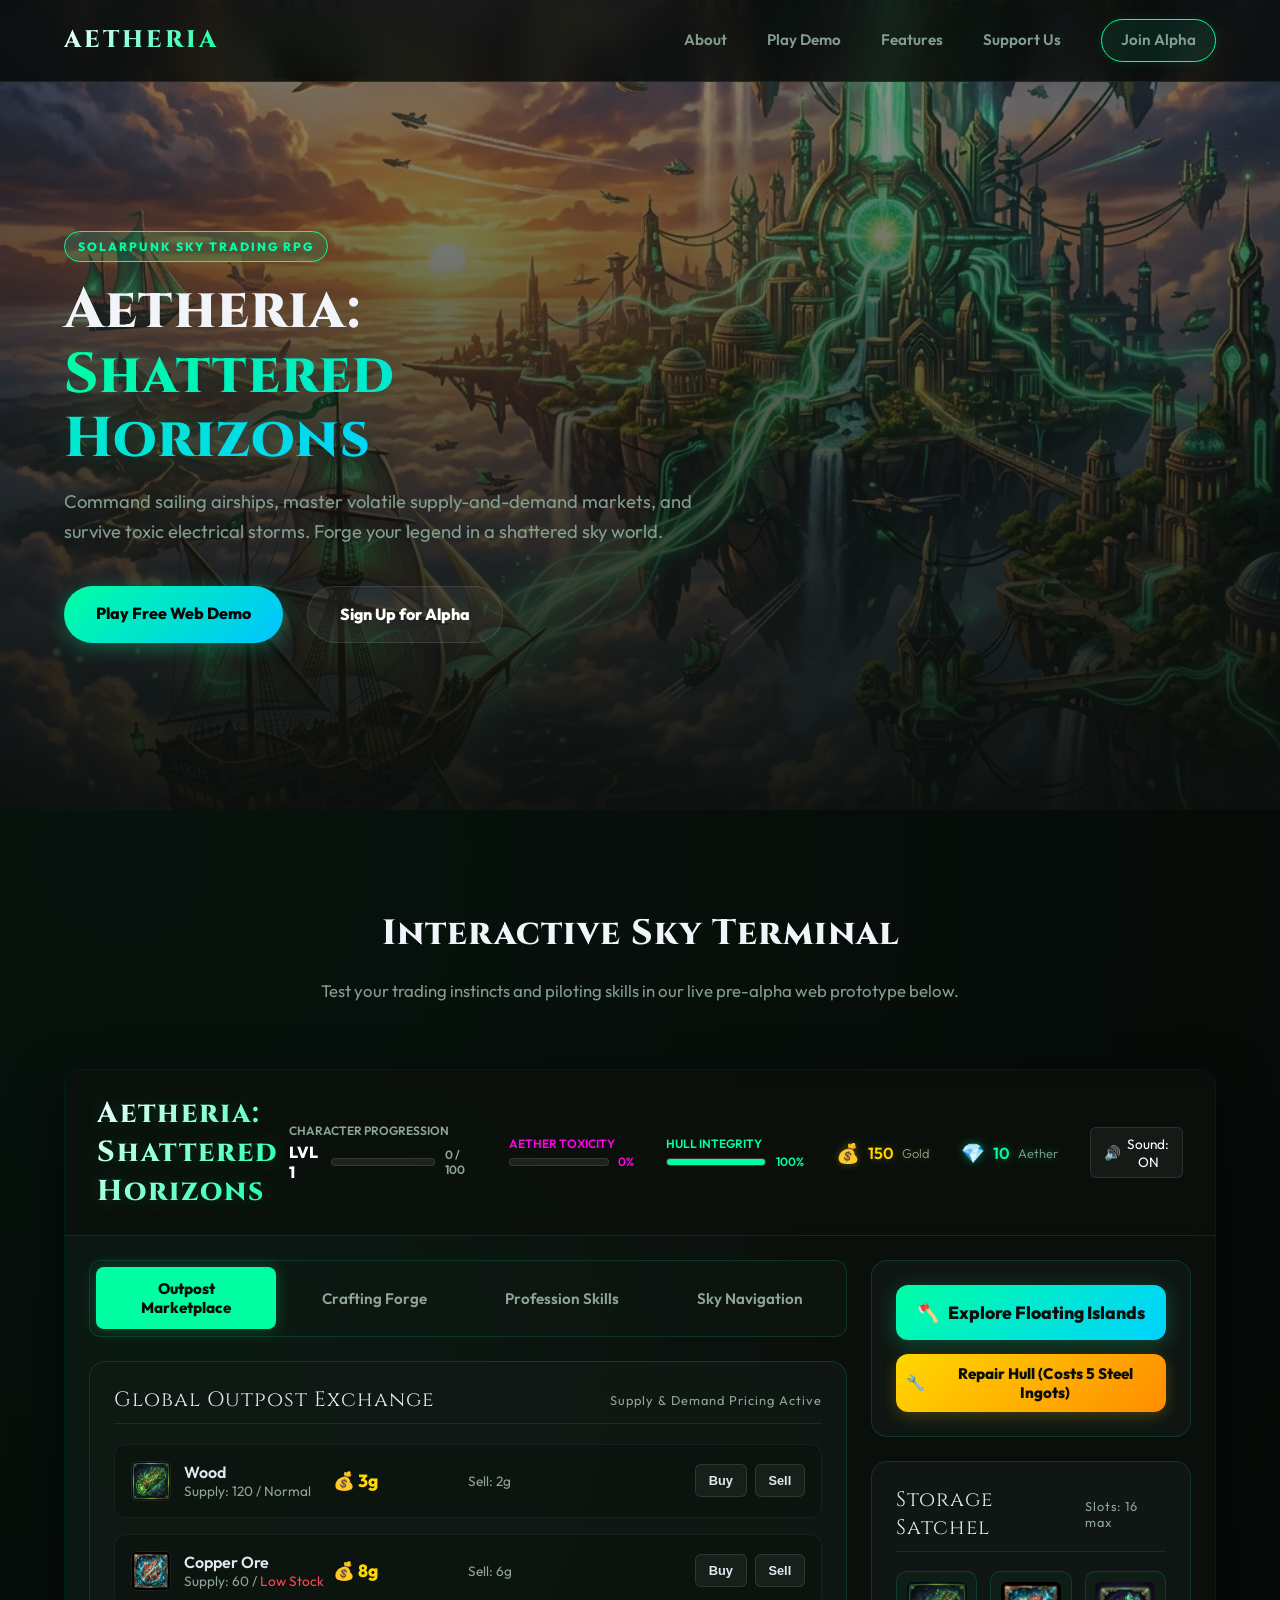
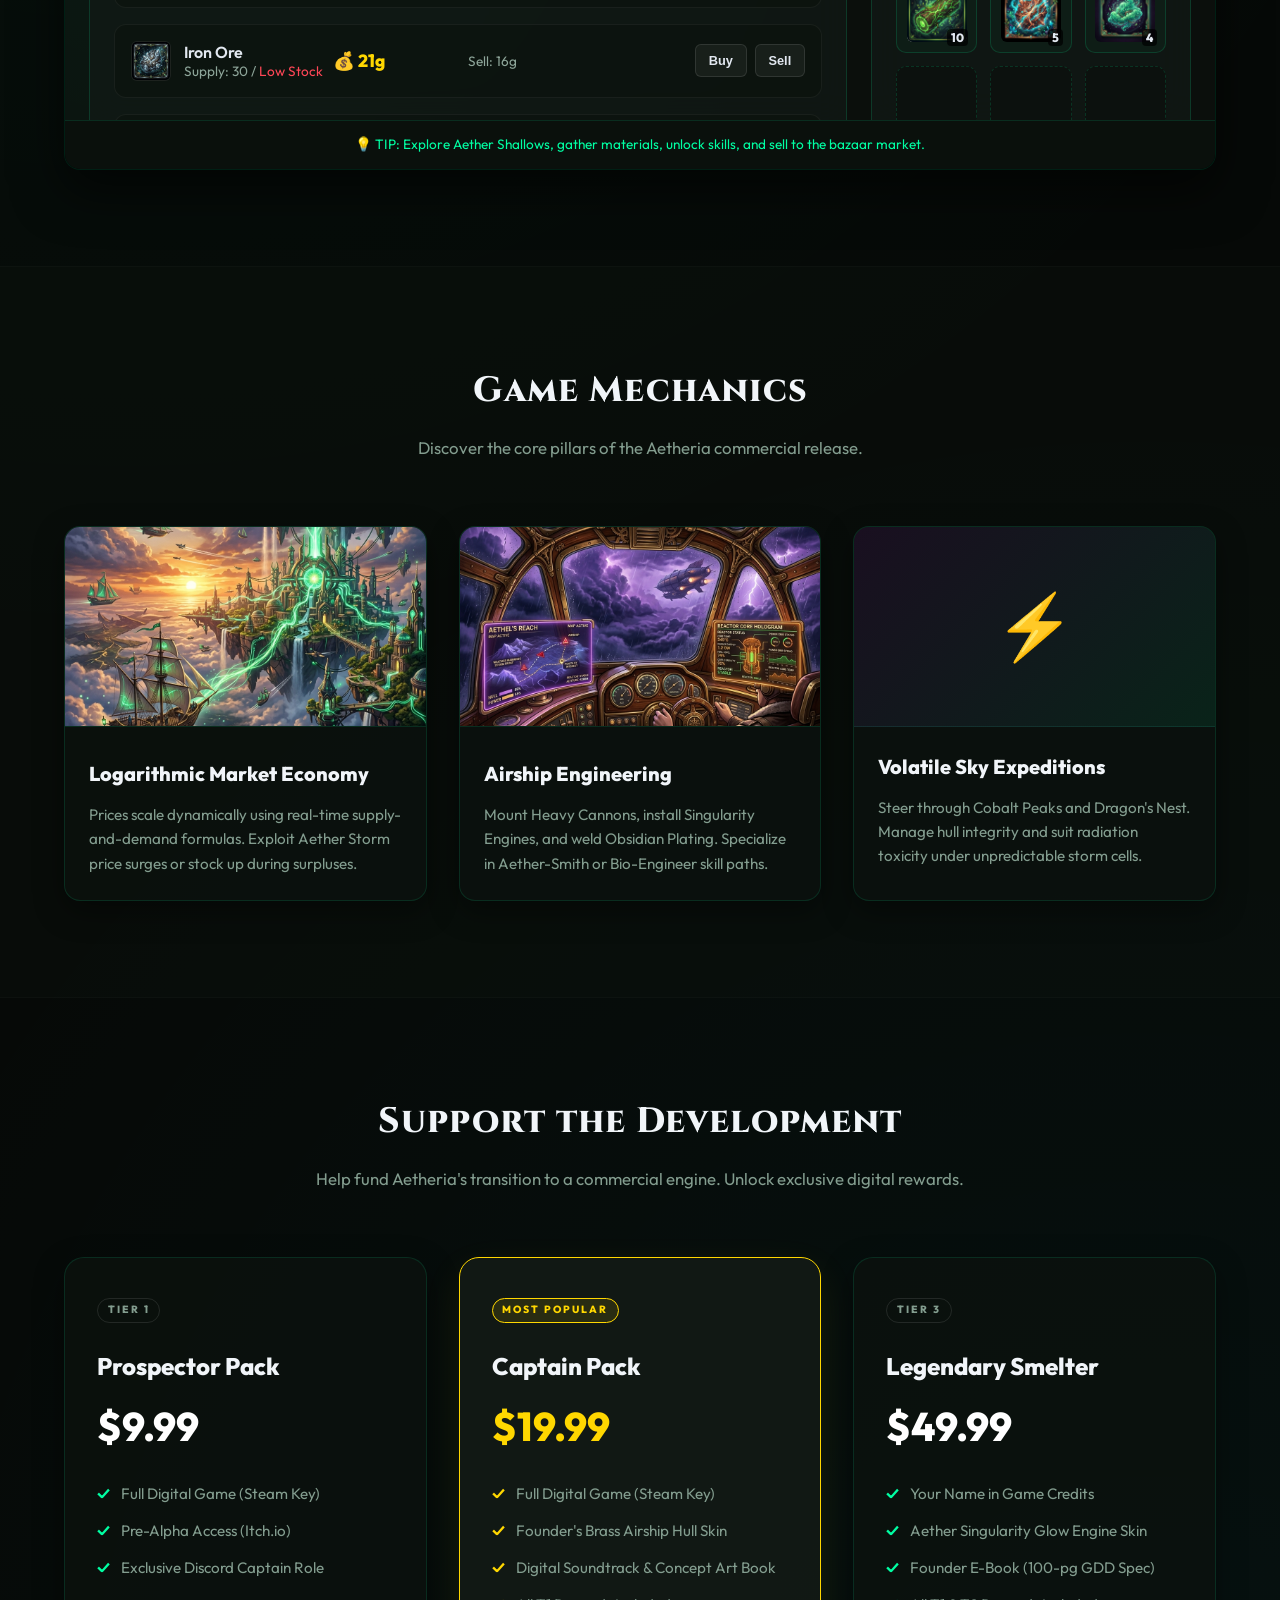
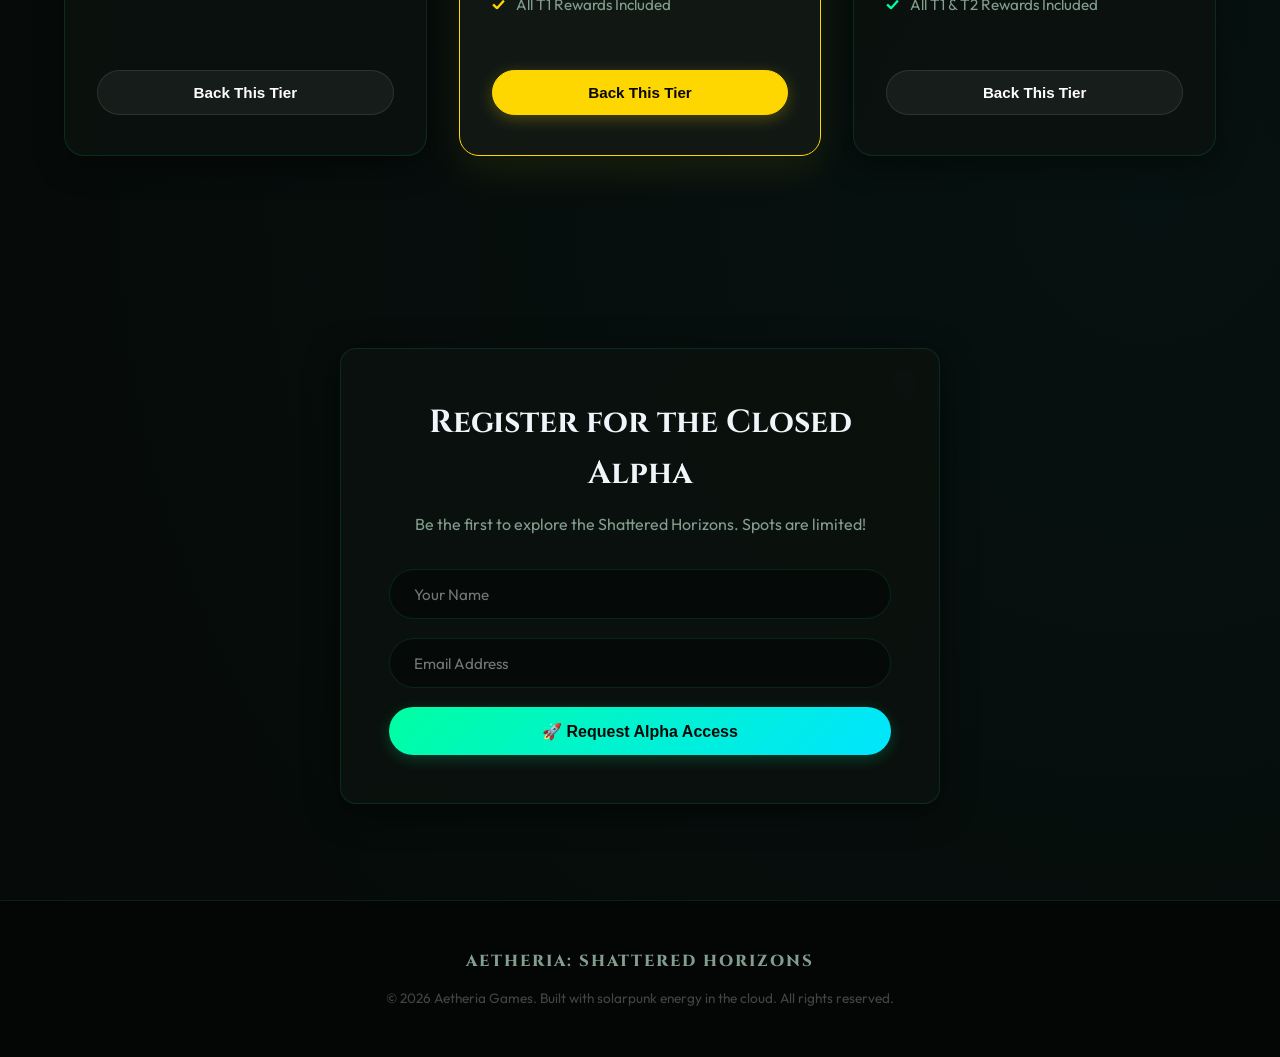
==== commit 59bfdd6a: "Fix correct concept art image and cache busting v3" ====
--- a/index.html
+++ b/index.html
@@ -61,7 +61,7 @@
 
     <div class="features-grid">
       <div class="feature-card">
-        <img src="images/concept_art_v2.png" alt="Dynamic Trading Board" class="feature-img">
+        <img src="images/concept_art_v3.png" alt="Dynamic Trading Board" class="feature-img">
         <div class="feature-body">
           <h3>Logarithmic Market Economy</h3>
           <p>Prices scale dynamically using real-time supply-and-demand formulas. Exploit Aether Storm price surges or stock up during surpluses.</p>
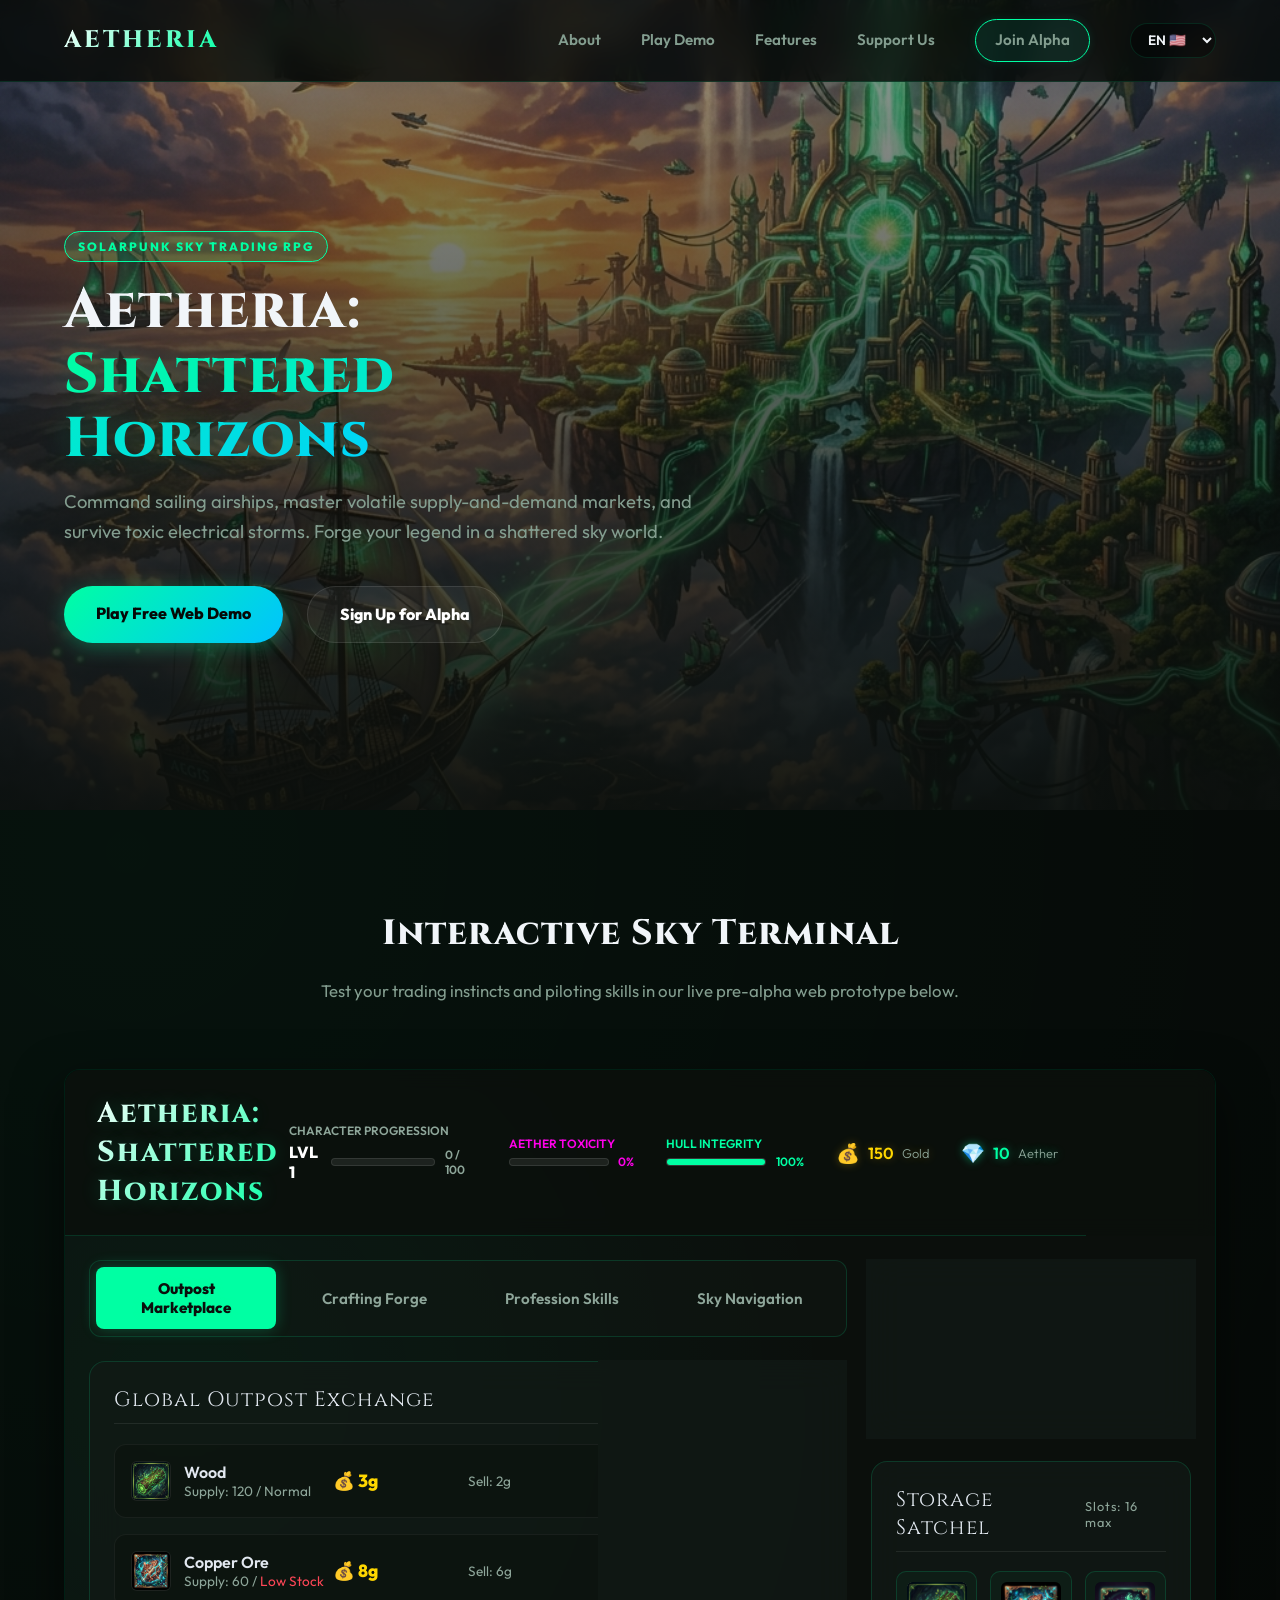
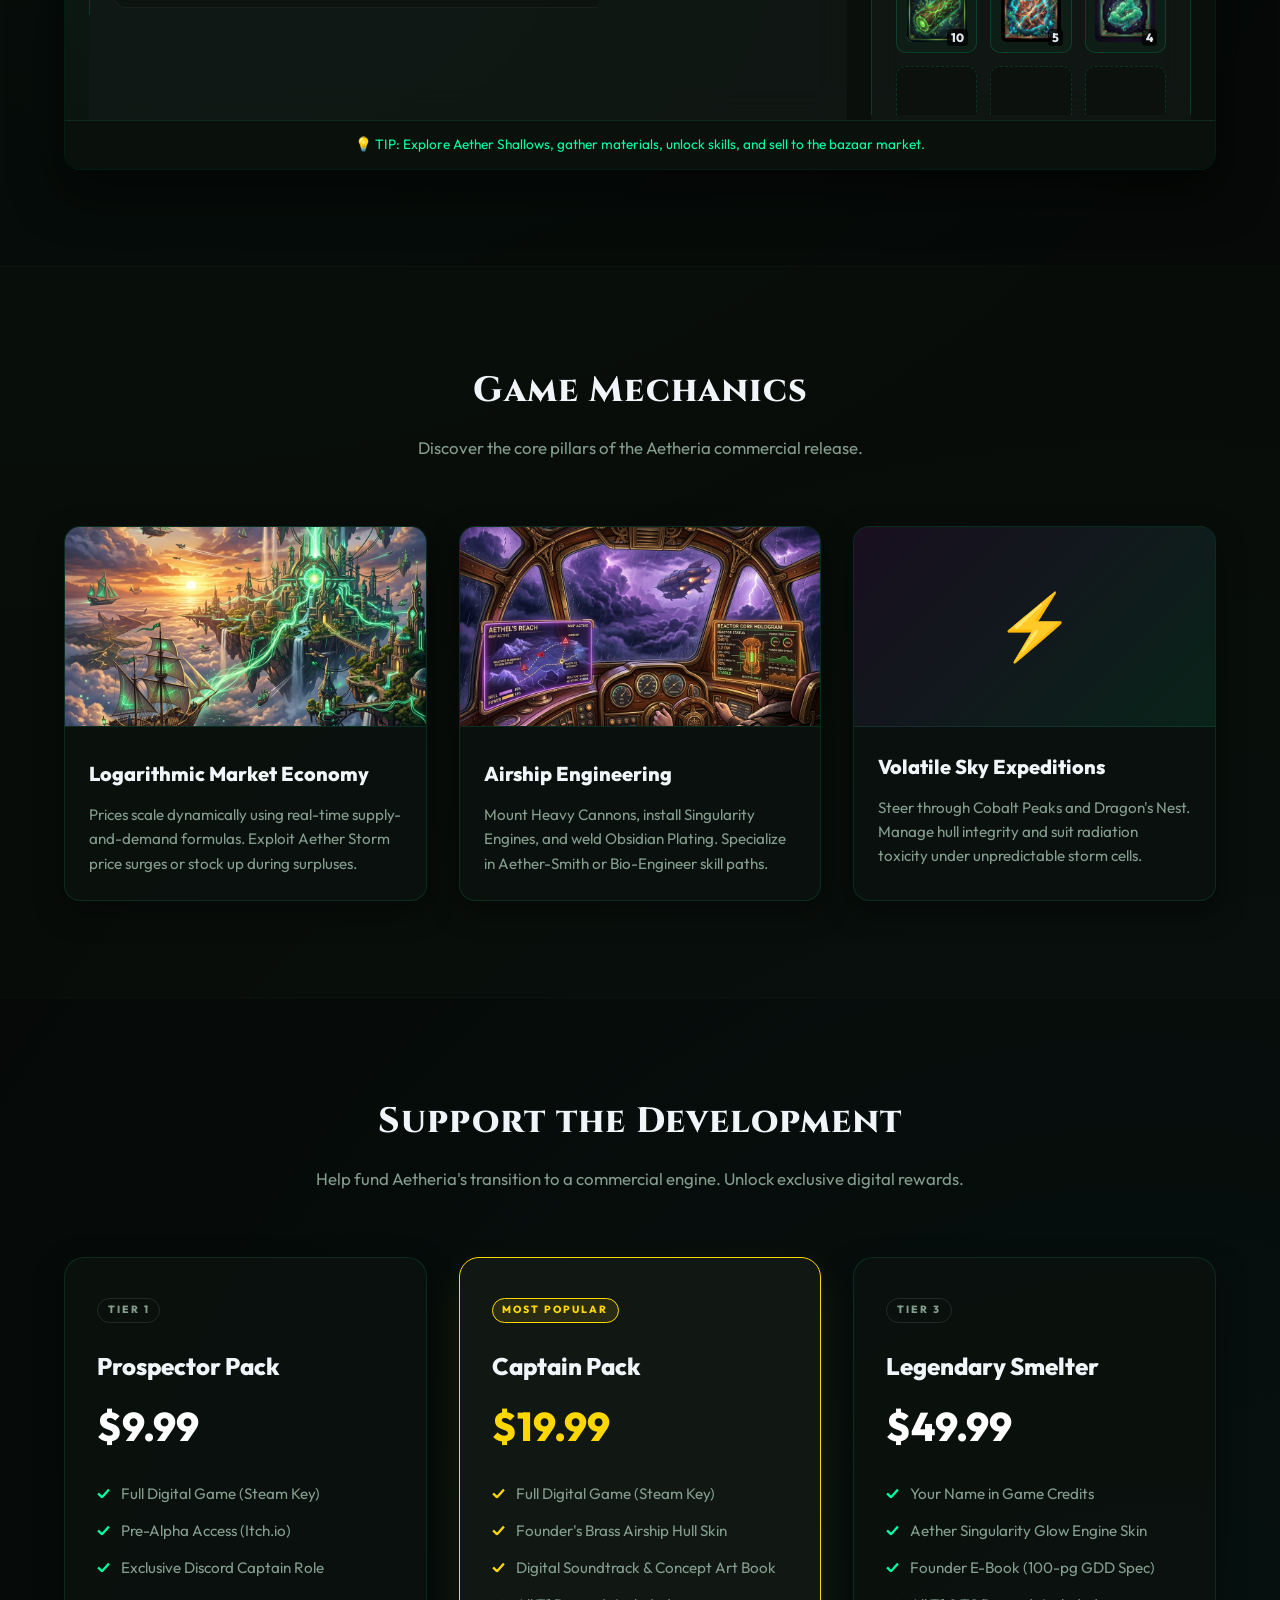
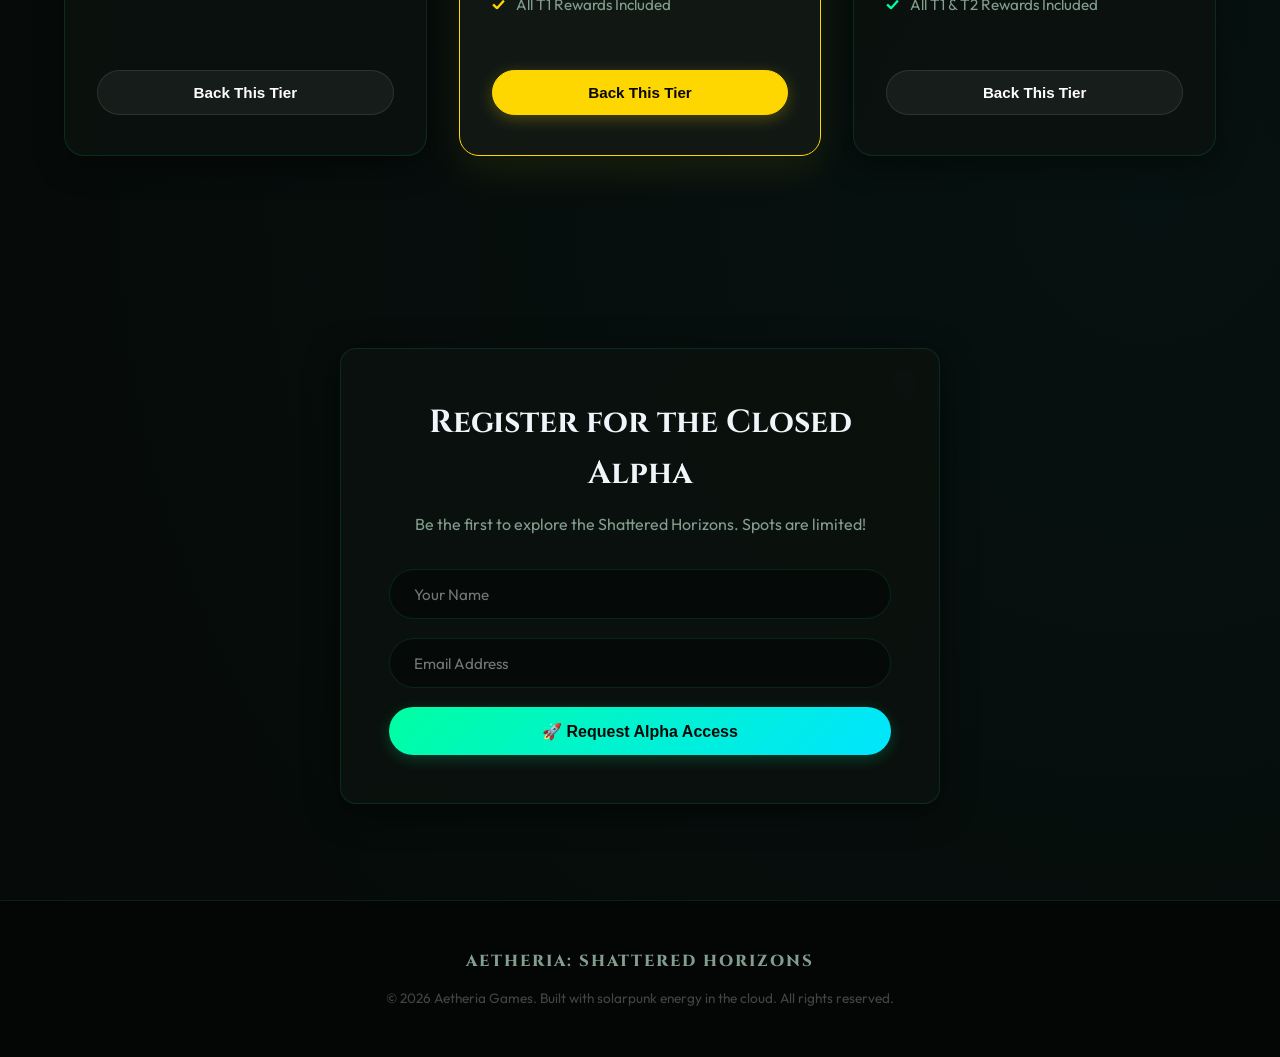
==== commit 7e157892: "Add Portuguese and English language toggle switcher" ====
--- a/index.html
+++ b/index.html
@@ -6,7 +6,7 @@
   <title>Aetheria: Shattered Horizons | Solarpunk Sky Trading RPG</title>
   <meta name="description" content="Embark on sailing airships, trade in supply-and-demand markets, survive storm tempests, and specialize your skills in Aetheria. Play the free web demo now.">
   <link rel="stylesheet" href="styles.css">
-  <link rel="shortcut icon" href="images/concept_art.png" type="image/x-icon">
+  <link rel="shortcut icon" href="images/concept_art_v3.png" type="image/x-icon">
 </head>
 <body>
 
@@ -14,25 +14,30 @@
   <nav class="navbar">
     <div class="nav-brand">AETHERIA</div>
     <div class="nav-links">
-      <a href="#about">About</a>
-      <a href="#demo">Play Demo</a>
-      <a href="#features">Features</a>
-      <a href="#preorder">Support Us</a>
-      <a href="#signup" class="btn-nav">Join Alpha</a>
+      <a href="#about" data-i18n="nav-about">About</a>
+      <a href="#demo" data-i18n="nav-demo">Play Demo</a>
+      <a href="#features" data-i18n="nav-features">Features</a>
+      <a href="#preorder" data-i18n="nav-preorder">Support Us</a>
+      <a href="#signup" class="btn-nav" data-i18n="nav-signup">Join Alpha</a>
+      <!-- Language Dropdown -->
+      <select id="language-select" class="lang-dropdown">
+        <option value="en">EN 🇺🇸</option>
+        <option value="pt">PT 🇧🇷</option>
+      </select>
     </div>
   </nav>
 
   <!-- Hero Section -->
   <header class="hero-section" style="background-image: linear-gradient(180deg, rgba(11, 15, 12, 0.4) 0%, rgba(11, 15, 12, 0.95) 100%), url('images/key_art.png');">
     <div class="hero-content">
-      <div class="badge">SOLARPUNK SKY TRADING RPG</div>
-      <h1>Aetheria:<br><span class="highlight">Shattered Horizons</span></h1>
-      <p class="hero-desc">
+      <div class="badge" data-i18n="hero-badge">SOLARPUNK SKY TRADING RPG</div>
+      <h1 data-i18n="hero-title">Aetheria:<br><span class="highlight">Shattered Horizons</span></h1>
+      <p class="hero-desc" data-i18n="hero-desc">
         Command sailing airships, master volatile supply-and-demand markets, and survive toxic electrical storms. Forge your legend in a shattered sky world.
       </p>
       <div class="hero-ctas">
-        <a href="#demo" class="btn-primary">Play Free Web Demo</a>
-        <a href="#signup" class="btn-secondary">Sign Up for Alpha</a>
+        <a href="#demo" class="btn-primary" data-i18n="btn-play-demo">Play Free Web Demo</a>
+        <a href="#signup" class="btn-secondary" data-i18n="btn-join-alpha">Sign Up for Alpha</a>
       </div>
     </div>
   </header>
@@ -40,14 +45,14 @@
   <!-- Interactive Demo Embed Section -->
   <section id="demo" class="section-container">
     <div class="section-header">
-      <h2>Interactive Sky Terminal</h2>
-      <p>Test your trading instincts and piloting skills in our live pre-alpha web prototype below.</p>
+      <h2 data-i18n="demo-title">Interactive Sky Terminal</h2>
+      <p data-i18n="demo-desc">Test your trading instincts and piloting skills in our live pre-alpha web prototype below.</p>
     </div>
     
     <div class="demo-frame-container">
       <iframe src="aetheria-prototype/index.html" class="demo-iframe" id="demo-frame" title="Aetheria Prototype Game Demo"></iframe>
       <div class="demo-overlay-tip">
-        <span>💡 TIP: Explore Aether Shallows, gather materials, unlock skills, and sell to the bazaar market.</span>
+        <span data-i18n="demo-tip">💡 TIP: Explore Aether Shallows, gather materials, unlock skills, and sell to the bazaar market.</span>
       </div>
     </div>
   </section>
@@ -55,24 +60,24 @@
   <!-- Features Grid -->
   <section id="features" class="section-container alt-bg">
     <div class="section-header">
-      <h2>Game Mechanics</h2>
-      <p>Discover the core pillars of the Aetheria commercial release.</p>
+      <h2 data-i18n="features-title">Game Mechanics</h2>
+      <p data-i18n="features-desc">Discover the core pillars of the Aetheria commercial release.</p>
     </div>
 
     <div class="features-grid">
       <div class="feature-card">
         <img src="images/concept_art_v3.png" alt="Dynamic Trading Board" class="feature-img">
         <div class="feature-body">
-          <h3>Logarithmic Market Economy</h3>
-          <p>Prices scale dynamically using real-time supply-and-demand formulas. Exploit Aether Storm price surges or stock up during surpluses.</p>
+          <h3 data-i18n="feat1-title">Logarithmic Market Economy</h3>
+          <p data-i18n="feat1-desc">Prices scale dynamically using real-time supply-and-demand formulas. Exploit Aether Storm price surges or stock up during surpluses.</p>
         </div>
       </div>
       
       <div class="feature-card">
         <img src="images/airship_gameplay.png" alt="Airship Module Upgrades" class="feature-img">
         <div class="feature-body">
-          <h3>Airship Engineering</h3>
-          <p>Mount Heavy Cannons, install Singularity Engines, and weld Obsidian Plating. Specialize in Aether-Smith or Bio-Engineer skill paths.</p>
+          <h3 data-i18n="feat2-title">Airship Engineering</h3>
+          <p data-i18n="feat2-desc">Mount Heavy Cannons, install Singularity Engines, and weld Obsidian Plating. Specialize in Aether-Smith or Bio-Engineer skill paths.</p>
         </div>
       </div>
 
@@ -81,8 +86,8 @@
           <span style="font-size: 4rem;">⚡</span>
         </div>
         <div class="feature-body">
-          <h3>Volatile Sky Expeditions</h3>
-          <p>Steer through Cobalt Peaks and Dragon's Nest. Manage hull integrity and suit radiation toxicity under unpredictable storm cells.</p>
+          <h3 data-i18n="feat3-title">Volatile Sky Expeditions</h3>
+          <p data-i18n="feat3-desc">Steer through Cobalt Peaks and Dragon's Nest. Manage hull integrity and suit radiation toxicity under unpredictable storm cells.</p>
         </div>
       </div>
     </div>
@@ -91,47 +96,47 @@
   <!-- Pre-Order & Support Tiers -->
   <section id="preorder" class="section-container">
     <div class="section-header">
-      <h2>Support the Development</h2>
-      <p>Help fund Aetheria's transition to a commercial engine. Unlock exclusive digital rewards.</p>
+      <h2 data-i18n="support-title">Support the Development</h2>
+      <p data-i18n="support-desc">Help fund Aetheria's transition to a commercial engine. Unlock exclusive digital rewards.</p>
     </div>
 
     <div class="tiers-container">
       <div class="tier-card">
-        <div class="tier-badge">TIER 1</div>
-        <h3>Prospector Pack</h3>
+        <div class="tier-badge" data-i18n="tier1-badge">TIER 1</div>
+        <h3 data-i18n="tier1-title">Prospector Pack</h3>
         <div class="tier-price">$9.99</div>
         <ul class="tier-features">
-          <li>Full Digital Game (Steam Key)</li>
-          <li>Pre-Alpha Access (Itch.io)</li>
-          <li>Exclusive Discord Captain Role</li>
+          <li data-i18n="t1-f1">Full Digital Game (Steam Key)</li>
+          <li data-i18n="t1-f2">Pre-Alpha Access (Itch.io)</li>
+          <li data-i18n="t1-f3">Exclusive Discord Captain Role</li>
         </ul>
-        <button class="btn-tier" onclick="playClickSound()">Back This Tier</button>
+        <button class="btn-tier" onclick="playClickSound()" data-i18n="btn-back-tier">Back This Tier</button>
       </div>
 
       <div class="tier-card featured">
-        <div class="tier-badge featured">MOST POPULAR</div>
-        <h3>Captain Pack</h3>
+        <div class="tier-badge featured" data-i18n="tier2-badge">MOST POPULAR</div>
+        <h3 data-i18n="tier2-title">Captain Pack</h3>
         <div class="tier-price">$19.99</div>
         <ul class="tier-features font-bold">
-          <li>Full Digital Game (Steam Key)</li>
-          <li>Founder's Brass Airship Hull Skin</li>
-          <li>Digital Soundtrack & Concept Art Book</li>
-          <li>All T1 Rewards Included</li>
+          <li data-i18n="t2-f1">Full Digital Game (Steam Key)</li>
+          <li data-i18n="t2-f2">Founder's Brass Airship Hull Skin</li>
+          <li data-i18n="t2-f3">Digital Soundtrack & Concept Art Book</li>
+          <li data-i18n="t2-f4">All T1 Rewards Included</li>
         </ul>
-        <button class="btn-tier featured" onclick="playClickSound()">Back This Tier</button>
+        <button class="btn-tier featured" onclick="playClickSound()" data-i18n="btn-back-tier">Back This Tier</button>
       </div>
 
       <div class="tier-card">
-        <div class="tier-badge">TIER 3</div>
-        <h3>Legendary Smelter</h3>
+        <div class="tier-badge" data-i18n="tier3-badge">TIER 3</div>
+        <h3 data-i18n="tier3-title">Legendary Smelter</h3>
         <div class="tier-price">$49.99</div>
         <ul class="tier-features">
-          <li>Your Name in Game Credits</li>
-          <li>Aether Singularity Glow Engine Skin</li>
-          <li>Founder E-Book (100-pg GDD Spec)</li>
-          <li>All T1 & T2 Rewards Included</li>
+          <li data-i18n="t3-f1">Your Name in Game Credits</li>
+          <li data-i18n="t3-f2">Aether Singularity Glow Engine Skin</li>
+          <li data-i18n="t3-f3">Founder E-Book (100-pg GDD Spec)</li>
+          <li data-i18n="t3-f4">All T1 & T2 Rewards Included</li>
         </ul>
-        <button class="btn-tier" onclick="playClickSound()">Back This Tier</button>
+        <button class="btn-tier" onclick="playClickSound()" data-i18n="btn-back-tier">Back This Tier</button>
       </div>
     </div>
   </section>
@@ -139,8 +144,8 @@
   <!-- Alpha Registration Section -->
   <section id="signup" class="section-container signup-section">
     <div class="signup-panel glass-panel">
-      <h2>Register for the Closed Alpha</h2>
-      <p>Be the first to explore the Shattered Horizons. Spots are limited!</p>
+      <h2 data-i18n="signup-title">Register for the Closed Alpha</h2>
+      <p data-i18n="signup-desc">Be the first to explore the Shattered Horizons. Spots are limited!</p>
       
       <form id="alpha-form" class="signup-form">
         <div class="form-group">
@@ -150,13 +155,13 @@
           <input type="email" id="email" placeholder="Email Address" required class="form-input">
         </div>
         <button type="submit" class="btn-submit">
-          <span>🚀</span> Request Alpha Access
+          <span data-i18n="btn-submit-text">🚀 Request Alpha Access</span>
         </button>
       </form>
       
       <div id="signup-success" class="signup-success-message">
-        <h3>🎉 Registration Successful!</h3>
-        <p>Welcome aboard, Captain. We will email your steam code once the server keys are compiled.</p>
+        <h3 data-i18n="success-title">🎉 Registration Successful!</h3>
+        <p data-i18n="success-desc">Welcome aboard, Captain. We will email your steam code once the server keys are compiled.</p>
       </div>
     </div>
   </section>
--- a/styles.css
+++ b/styles.css
@@ -531,6 +531,31 @@
 footer p {
   font-size: 0.85rem;
   color: rgba(255, 255, 255, 0.25);
+}
+
+/* Language Dropdown Selector */
+.lang-dropdown {
+  background: rgba(0, 0, 0, 0.4);
+  color: var(--color-text-main);
+  border: 1px solid var(--border-color);
+  padding: 0.4rem 0.8rem;
+  border-radius: 20px;
+  font-family: var(--font-sans);
+  font-weight: 600;
+  font-size: 0.85rem;
+  outline: none;
+  cursor: pointer;
+  transition: var(--transition-smooth);
+}
+
+.lang-dropdown:hover {
+  border-color: var(--color-aether);
+  box-shadow: 0 0 8px var(--color-aether-glow);
+}
+
+.lang-dropdown option {
+  background: #060907;
+  color: #fff;
 }
 
 /* Responsive adjustments */
